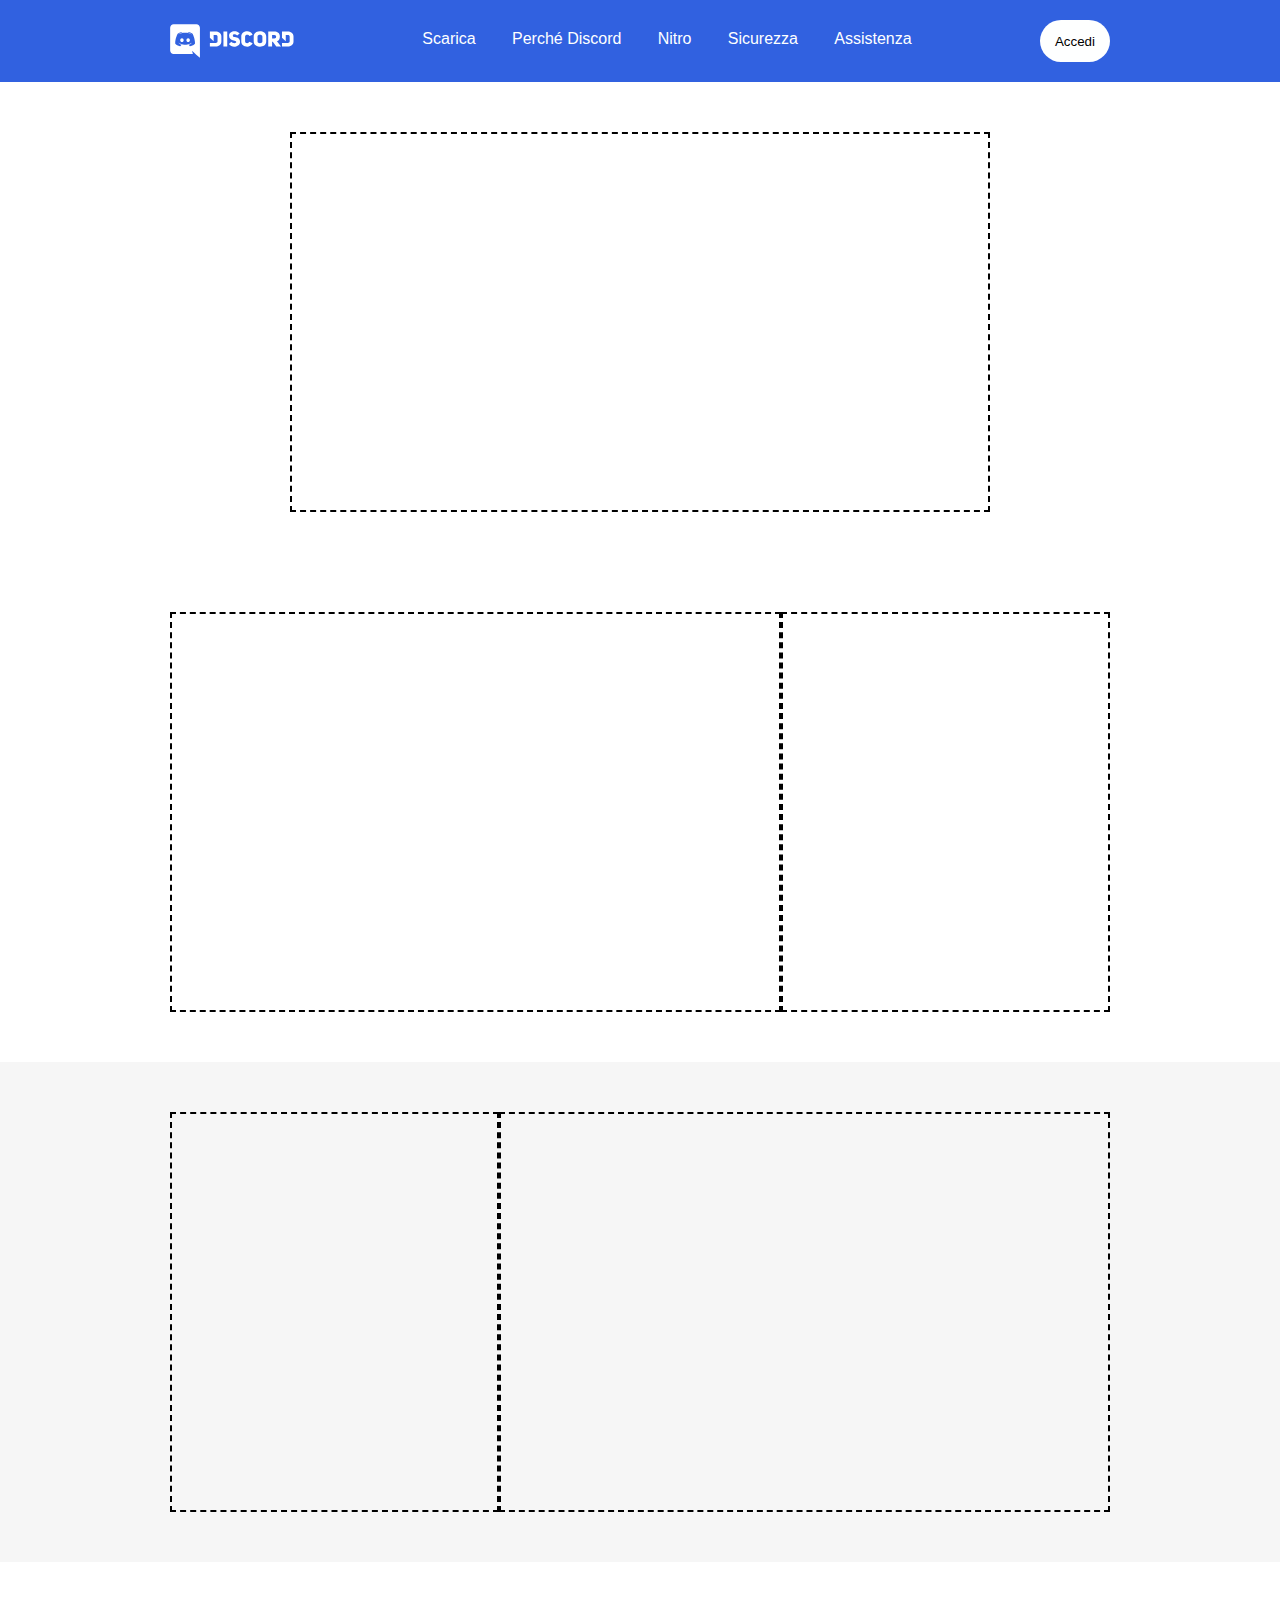
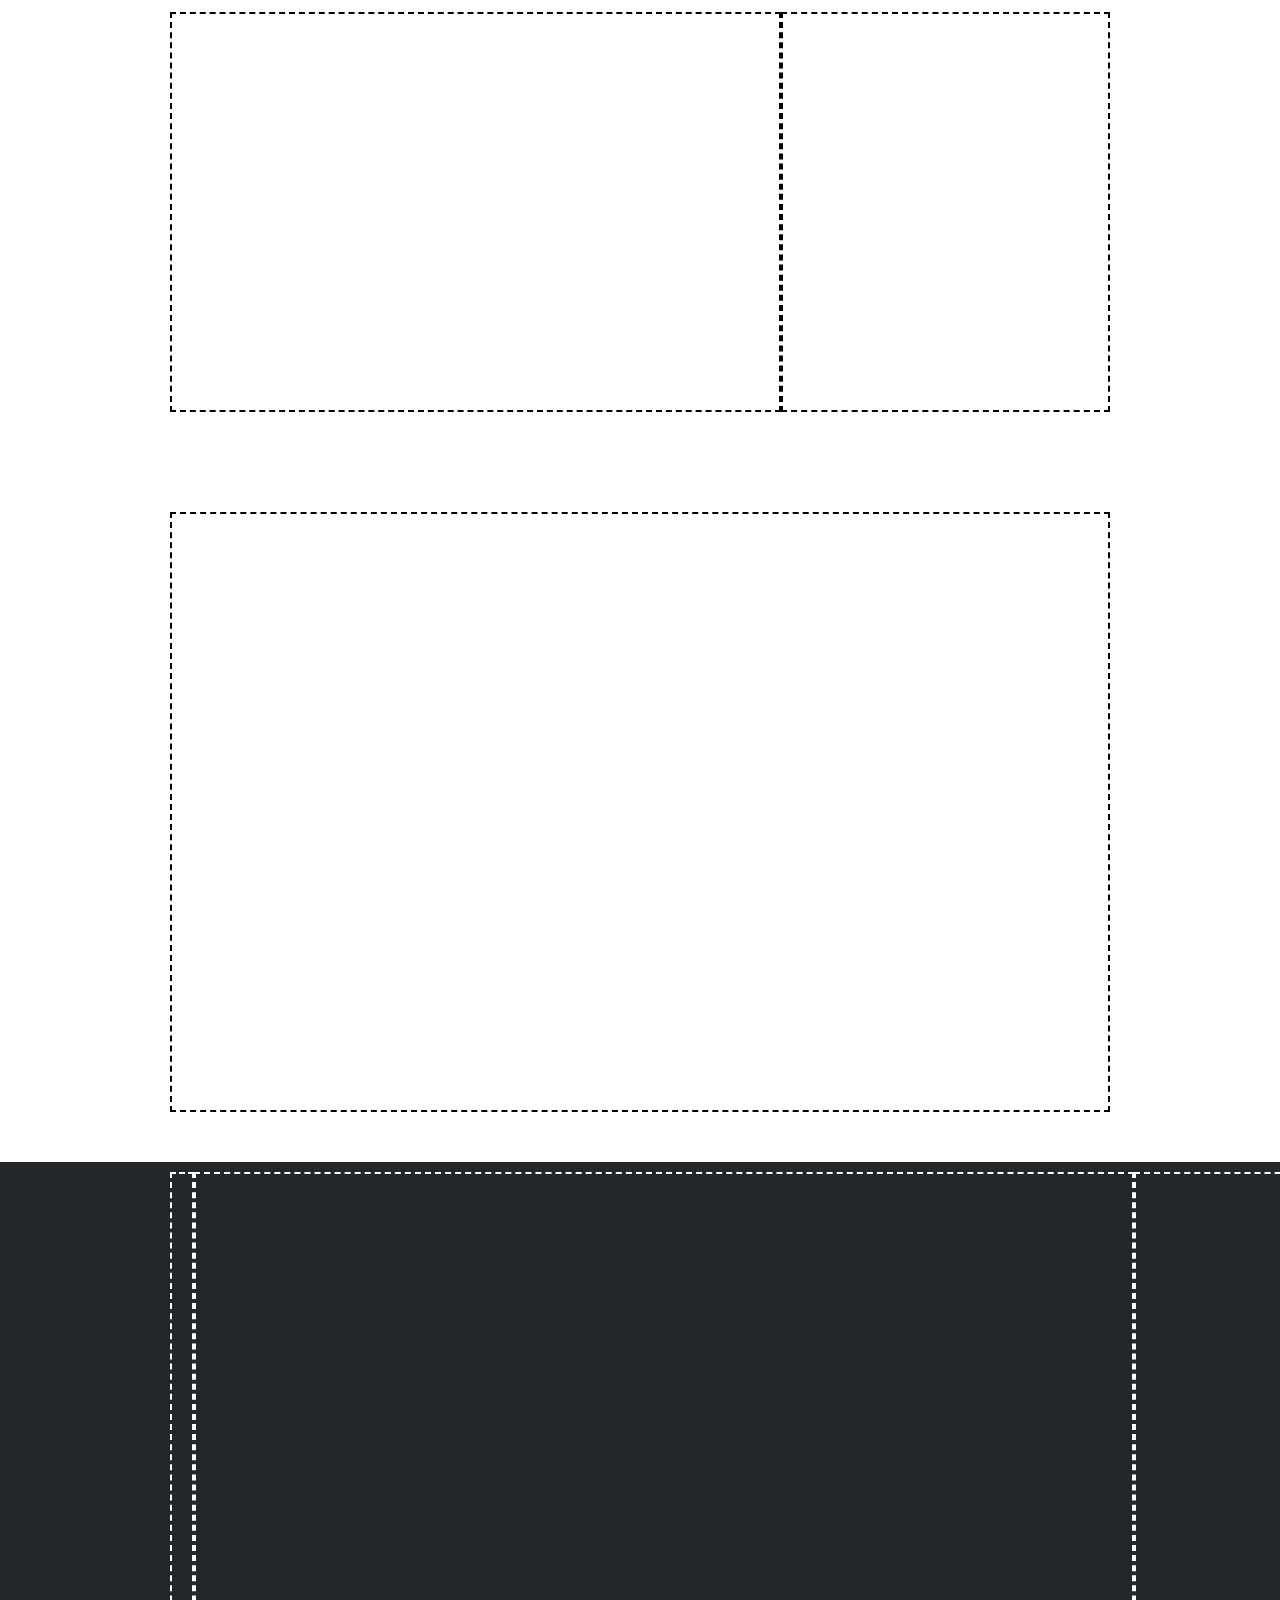
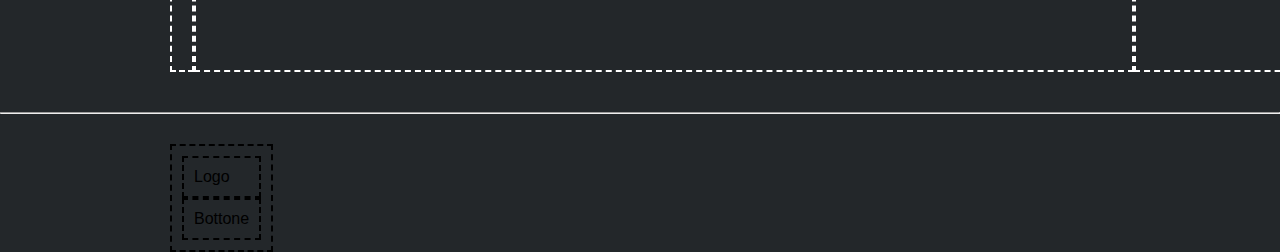
==== index.html @ 4e76ef0e "Logo Link e Bottone del Login aggiunti" ====
<!DOCTYPE html>
<html lang="en">
  <head>
    <meta charset="UTF-8" />
    <meta http-equiv="X-UA-Compatible" content="IE=edge" />
    <meta name="viewport" content="width=device-width, initial-scale=1.0" />
    <link rel="stylesheet" href="css/style.css" />
    <title>Discord</title>
  </head>
  <body>
    <header>
      <!-- Logo link e login -->
      <div class="container">
        <div class="boxlogo">
          <img src="img/logo.svg" alt="Logo">
        </div>
        <div class="boxlink">
          <a class="text-white" href="">Scarica</a>
          <a class="text-white" href="">Perché Discord</a>
          <a class="text-white" href="">Nitro</a>
          <a class="text-white" href="">Sicurezza</a>
          <a class="text-white" href="">Assistenza</a>
        </div>
        <button class="bg-color-white small-button">Accedi</button>
      </div>
    </header>
    <main>
      <section class="bluesection">
        <div class="container">
          <div class="box boxlilla"></div>
        </div>
      </section>
      <section>
        <div class="container">
          <div class="box boxblue"></div>
          <div class="box boxpink"></div>
        </div>
      </section>
      <section class="bg-color-grey">
        <div class="container reverse">
          <div class="box boxblue"></div>
          <div class="box boxpink"></div>
        </div>
      </section>
      <section>
        <div class="container">
          <div class="box boxblue"></div>
          <div class="box boxpink"></div>
        </div>
      </section>
      <section class="greysection">
        <div class="container">
          <div class="box boxgreen"></div>
        </div>
      </section>
      <section class="bg-color-black">
        <div id="blackcontainer" class="container">
          <div class="box boxdarkpink"></div>
          <div class="box boxbluegreen"></div>
          <div class="box boxbluegreen"></div>
          <div class="box boxbluegreen"></div>
          <div class="box boxbluegreen"></div>
        </div>
        <hr />
        <div id="newblackcontainer" class="container">
          <div class="box boxlightgreen">
            <div class="box boxnewpink">Logo</div>
            <div class="box boxnewpink">Bottone</div>
          </div>
        </div>
      </section>
    </main>
  </body>
</html>
---- css/style.css ----
* {
  box-sizing: border-box;
  margin: 0;
  padding: 0;
}

body {
  font-size: 16px;
  font-family: Helvetica, sans-serif;
}

header {
  background-color: #3161e0;
}

#blackcontainer {
  padding: 10px 10px 40px;
}

#newblackcontainer {
  padding: 30px 10px 0px;
}

header .container {
  padding: 20px 10px;
}

main .container {
  padding: 50px 10px;
}

.container {
  width: 100%;
  max-width: 960px;
  min-width: 300px;
  margin: 0 auto;
  display: flex;
}

.box {       /* da togliere alla fine */
  border: 2px dashed black;
  padding: 10px;
}

.boxlogo {
  padding-top: 4px;
}

.boxlink {
  flex-grow: 1;
  padding: 10px;
  display: flex;
  justify-content: center;
  gap: 5%;
}

.boxlilla { /* da rinominare */
  min-width: 700px;
  min-height: 380px;
  margin: 0 auto;
}

.boxblue { /* da rinominare */
  min-width: 65%;
  min-height: 400px;
}

.boxpink { /* da rinominare */
  min-width: 35%;
  min-height: 400px;
}

.reverse {
  flex-direction: row-reverse;
}

.boxgreen { /* da rinominare */
  min-width: 100%;
  min-height: 600px;
  margin: 0 auto;
}

.boxdarkpink { /* da rinominare */
  min-height: 500px;
  border: 2px dashed rgb(255, 255, 255);
  flex-grow: 2;
}

.boxbluegreen { /* da rinominare */
  min-height: 500px;
  border: 2px dashed rgb(255, 255, 255);
  flex-grow: 1;
}

.boxbluegreen { /* da rinominare */
  min-height: 70px;
  min-width: 100%;
  display: flex;
  border: none;
  justify-content: space-between;
  align-items: center;
  padding: 10px 0px;
}

.boxbluegreen { /* da rinominare */
  border: 2px dashed rgb(255, 255, 255);
  padding: 5px;
}

.small-button {
  padding: 5px 15px;
  border-radius: 30px;
  align-items: center;
  border: none;
}

.button {
  padding: 15px 20px;
  border-radius: 30px;
  align-items: center;
}

.text-white {
  color: #feffff;
  text-decoration: none;
}

.text-blue {
  color: #6c81cd;
}

.bg-color-grey {
  background-color: #f6f6f6;
}

.bg-color-black {
  background-color: #23272a;
}

.bg-color-white {
  background-color: #feffff;
}
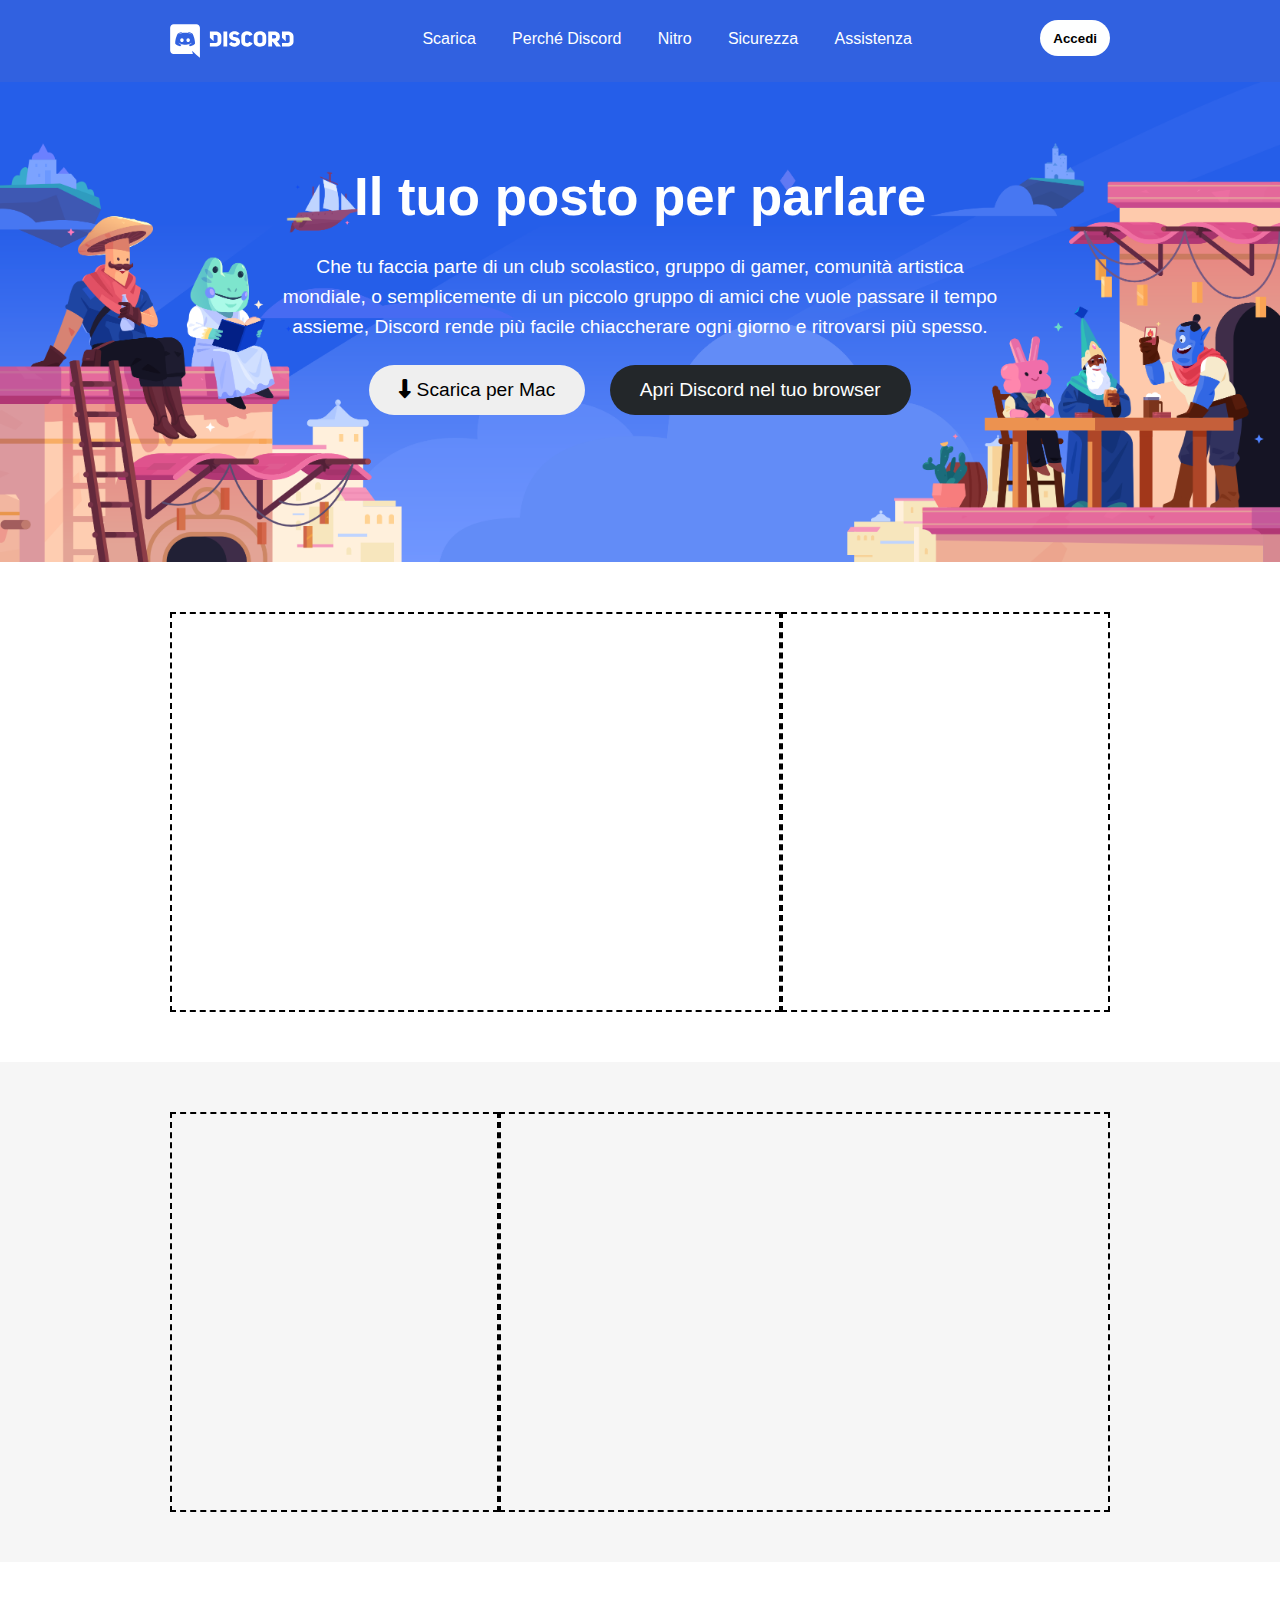
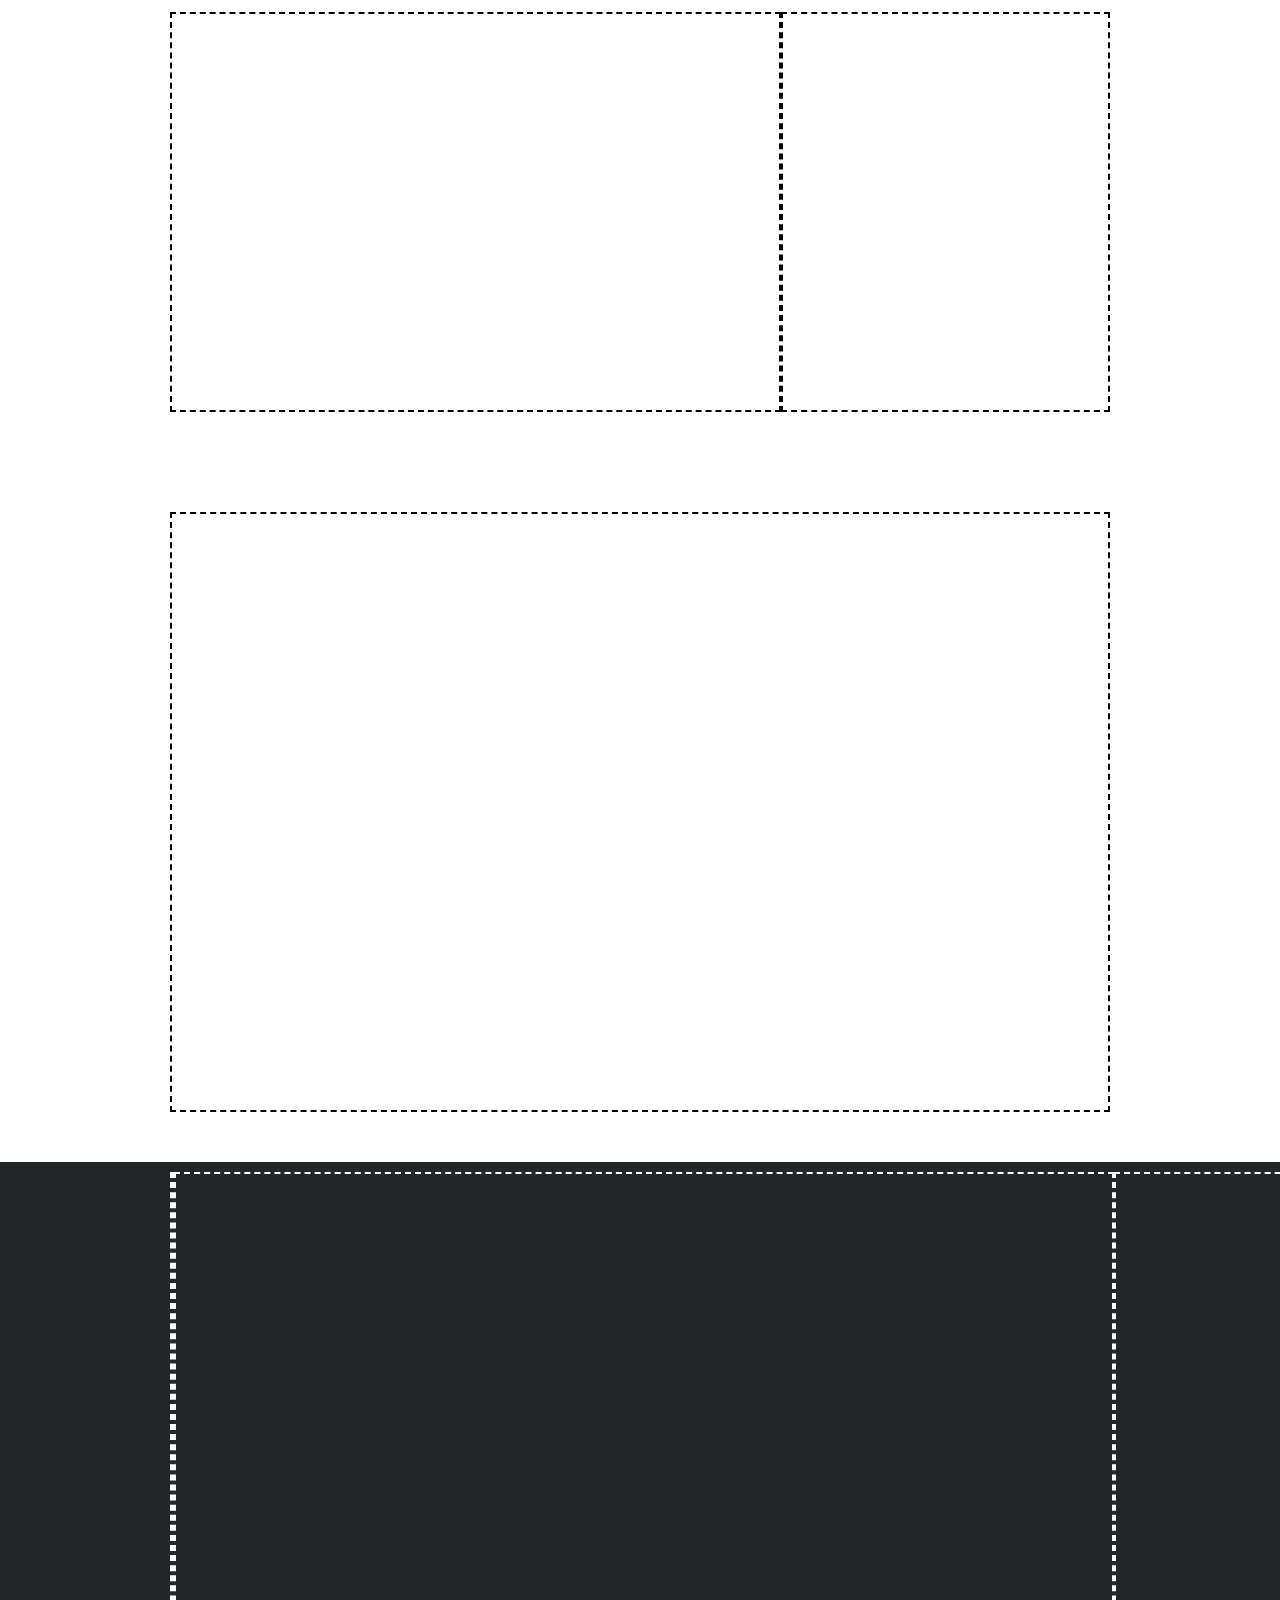
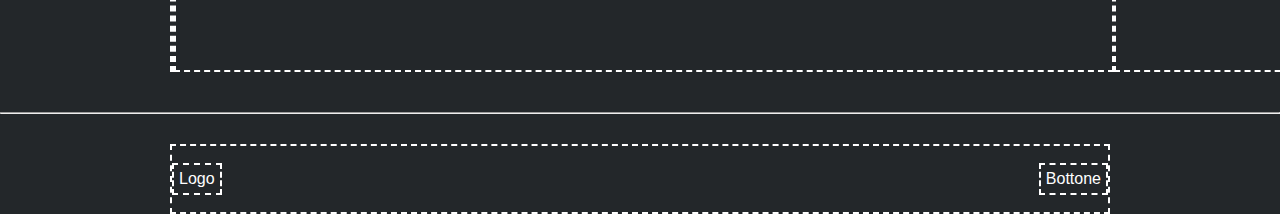
==== commit 88100fb8: "Aggiunto prima sezione" ====
--- a/index.html
+++ b/index.html
@@ -4,6 +4,10 @@
     <meta charset="UTF-8" />
     <meta http-equiv="X-UA-Compatible" content="IE=edge" />
     <meta name="viewport" content="width=device-width, initial-scale=1.0" />
+    <link
+      rel="stylesheet"
+      href="https://cdnjs.cloudflare.com/ajax/libs/font-awesome/6.1.1/css/all.min.css"
+    />
     <link rel="stylesheet" href="css/style.css" />
     <title>Discord</title>
   </head>
@@ -12,7 +16,7 @@
       <!-- Logo link e login -->
       <div class="container">
         <div class="boxlogo">
-          <img src="img/logo.svg" alt="Logo">
+          <img src="img/logo.svg" alt="Logo" />
         </div>
         <div class="boxlink">
           <a class="text-white" href="">Scarica</a>
@@ -25,11 +29,27 @@
       </div>
     </header>
     <main>
-      <section class="bluesection">
+      <!-- Prima Sezione -->
+      <section class="jumbotron">
         <div class="container">
-          <div class="box boxlilla"></div>
+          <div class="introduzione">
+            <h1 class="text-white">Il tuo posto per parlare</h1>
+            <p class="testo-intro text-white">
+              Che tu faccia parte di un club scolastico, gruppo di gamer,
+              comunità artistica mondiale, o semplicemente di un piccolo gruppo
+              di amici che vuole passare il tempo assieme, Discord rende più
+              facile chiaccherare ogni giorno e ritrovarsi più spesso.
+            </p>
+            <button class="button">
+              <i class="fa-solid fa-down-long"></i> Scarica per Mac
+            </button>
+            <button class="button bg-color-black text-white">
+              Apri Discord nel tuo browser
+            </button>
+          </div>
         </div>
       </section>
+      <!-- Seconda Sezione -->
       <section>
         <div class="container">
           <div class="box boxblue"></div>
--- a/css/style.css
+++ b/css/style.css
@@ -13,11 +13,21 @@
   background-color: #3161e0;
 }
 
+h1 {
+  font-size: 3.3rem;
+}
+
+p {
+  font-size: 1.2rem;
+}
+
 #blackcontainer {
+  /* da rinominare */
   padding: 10px 10px 40px;
 }
 
 #newblackcontainer {
+  /* da rinominare */
   padding: 30px 10px 0px;
 }
 
@@ -37,9 +47,9 @@
   display: flex;
 }
 
-.box {       /* da togliere alla fine */
+.box {
+  /* da togliere alla fine */
   border: 2px dashed black;
-  padding: 10px;
 }
 
 .boxlogo {
@@ -54,18 +64,33 @@
   gap: 5%;
 }
 
-.boxlilla { /* da rinominare */
+.jumbotron {
+  background-image: url(../img/jumbo.png);
+  background-size: cover;
+  background-position: center;
+}
+
+.introduzione {
   min-width: 700px;
   min-height: 380px;
   margin: 0 auto;
+  text-align: center;
+  padding-top: 50px;
+  line-height: 30px;
 }
 
-.boxblue { /* da rinominare */
+.testo-intro {
+  padding: 40px 110px 23px;
+}
+
+.boxblue {
+  /* da rinominare */
   min-width: 65%;
   min-height: 400px;
 }
 
-.boxpink { /* da rinominare */
+.boxpink {
+  /* da rinominare */
   min-width: 35%;
   min-height: 400px;
 }
@@ -74,25 +99,29 @@
   flex-direction: row-reverse;
 }
 
-.boxgreen { /* da rinominare */
+.boxgreen {
+  /* da rinominare */
   min-width: 100%;
   min-height: 600px;
   margin: 0 auto;
 }
 
-.boxdarkpink { /* da rinominare */
+.boxdarkpink {
+  /* da rinominare */
   min-height: 500px;
   border: 2px dashed rgb(255, 255, 255);
   flex-grow: 2;
 }
 
-.boxbluegreen { /* da rinominare */
+.boxbluegreen {
+  /* da rinominare */
   min-height: 500px;
   border: 2px dashed rgb(255, 255, 255);
   flex-grow: 1;
 }
 
-.boxbluegreen { /* da rinominare */
+.boxbluegreen {
+  /* da rinominare */
   min-height: 70px;
   min-width: 100%;
   display: flex;
@@ -102,22 +131,47 @@
   padding: 10px 0px;
 }
 
-.boxbluegreen { /* da rinominare */
+.boxbluegreen {
+  /* da rinominare */
   border: 2px dashed rgb(255, 255, 255);
   padding: 5px;
 }
 
+.boxlightgreen {
+  /* da rinominare */
+  min-height: 70px;
+  min-width: 100%;
+  display: flex;
+  border: 2px dashed white;
+  justify-content: space-between;
+  align-items: center;
+  padding: 10px 0px;
+}
+
+.boxnewpink {
+  /* da rinominare */
+  padding: 5px;
+  border: 2px dashed white;
+  color: white;
+}
+
 .small-button {
-  padding: 5px 15px;
+  padding: 5px 13px;
   border-radius: 30px;
   align-items: center;
   border: none;
+  height: 36px;
+  font-weight: bold;
 }
 
 .button {
-  padding: 15px 20px;
+  padding: 10px 30px;
   border-radius: 30px;
   align-items: center;
+  border: none;
+  height: 50px;
+  font-size: 1.2rem;
+  margin: 0px 10px;
 }
 
 .text-white {
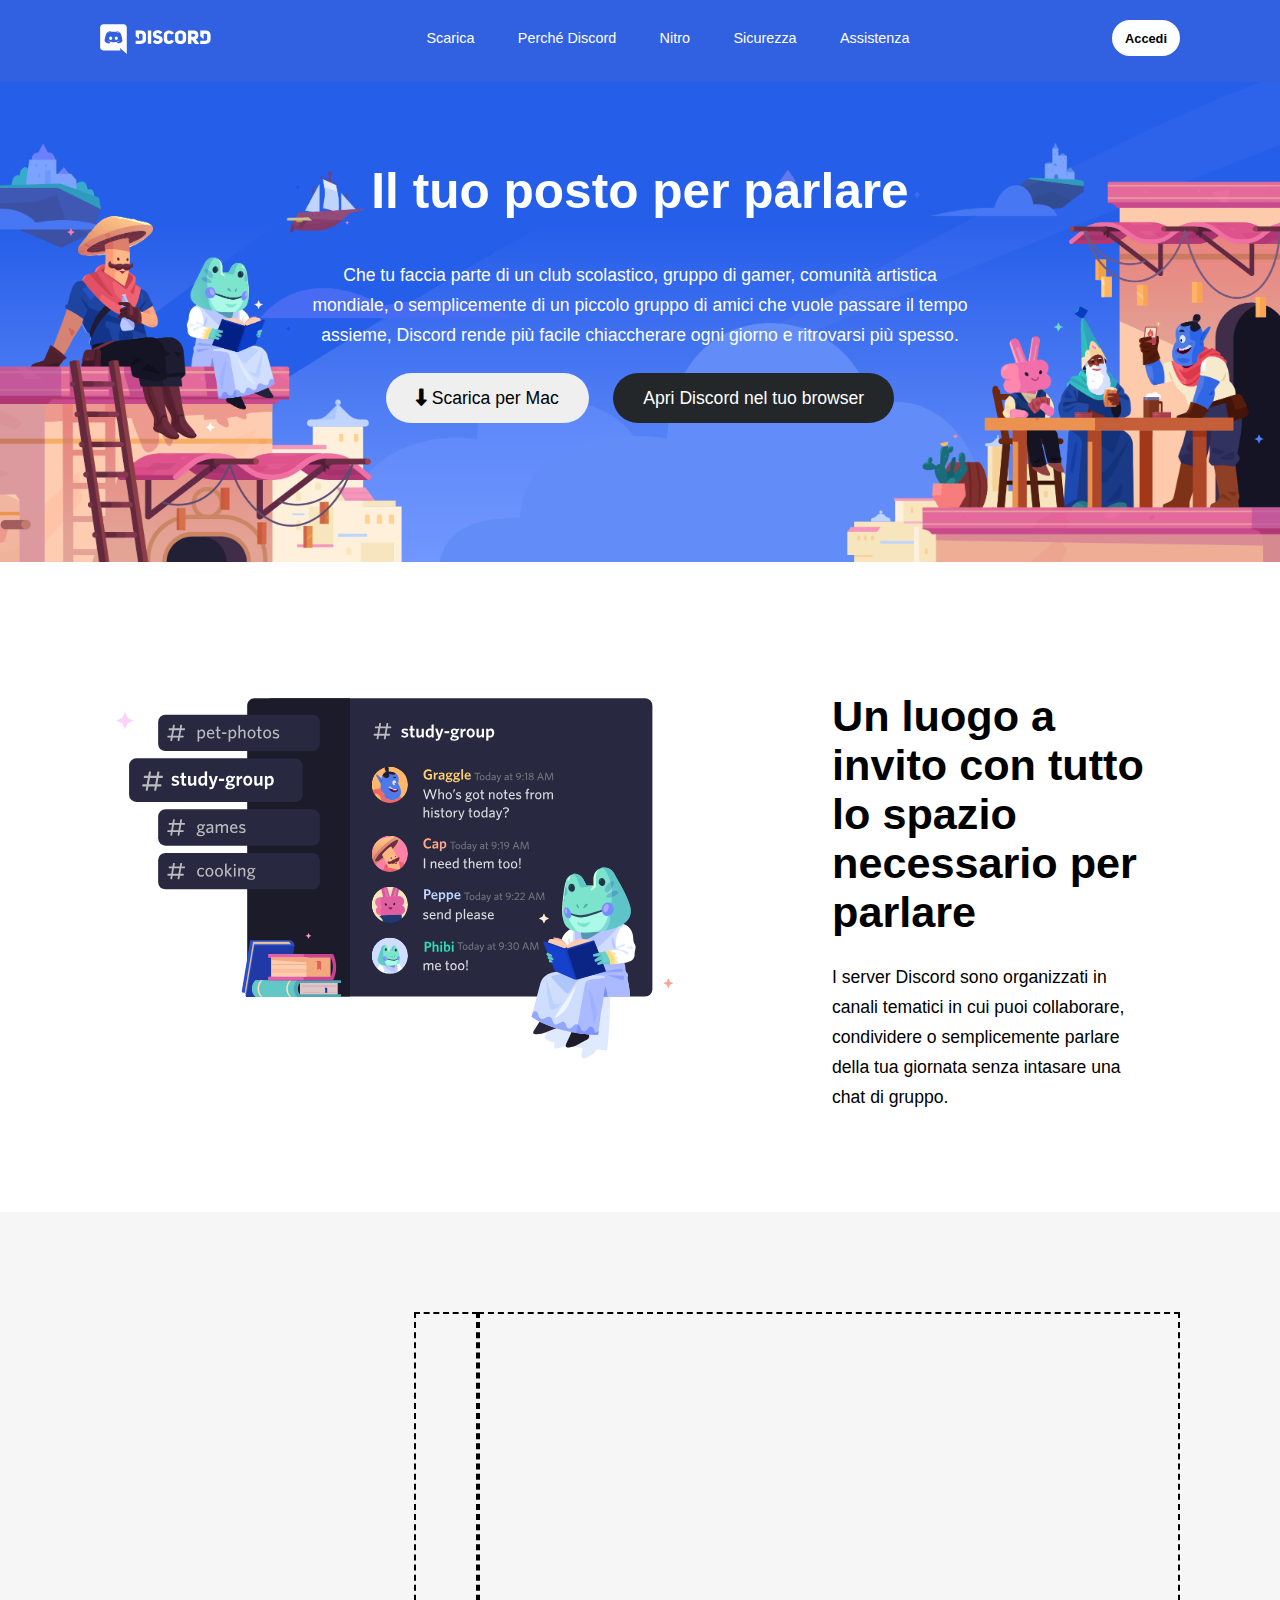
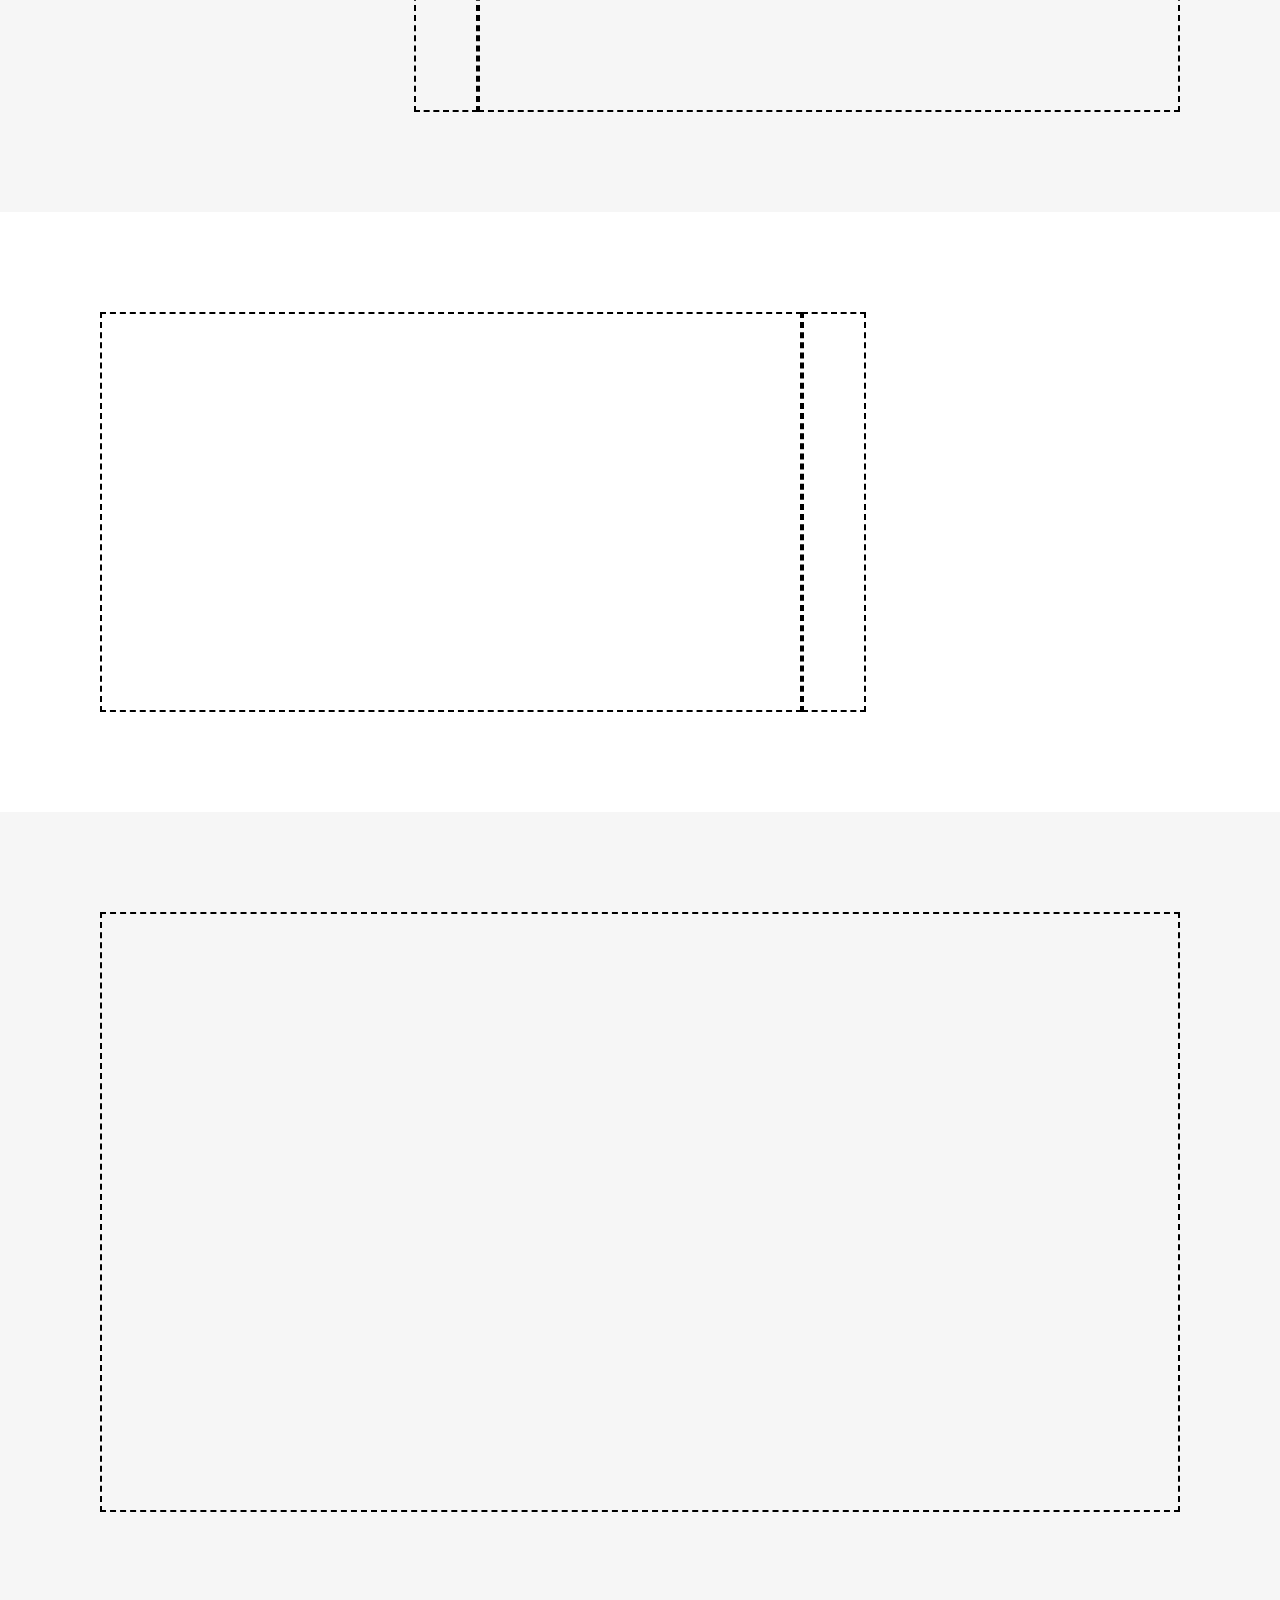
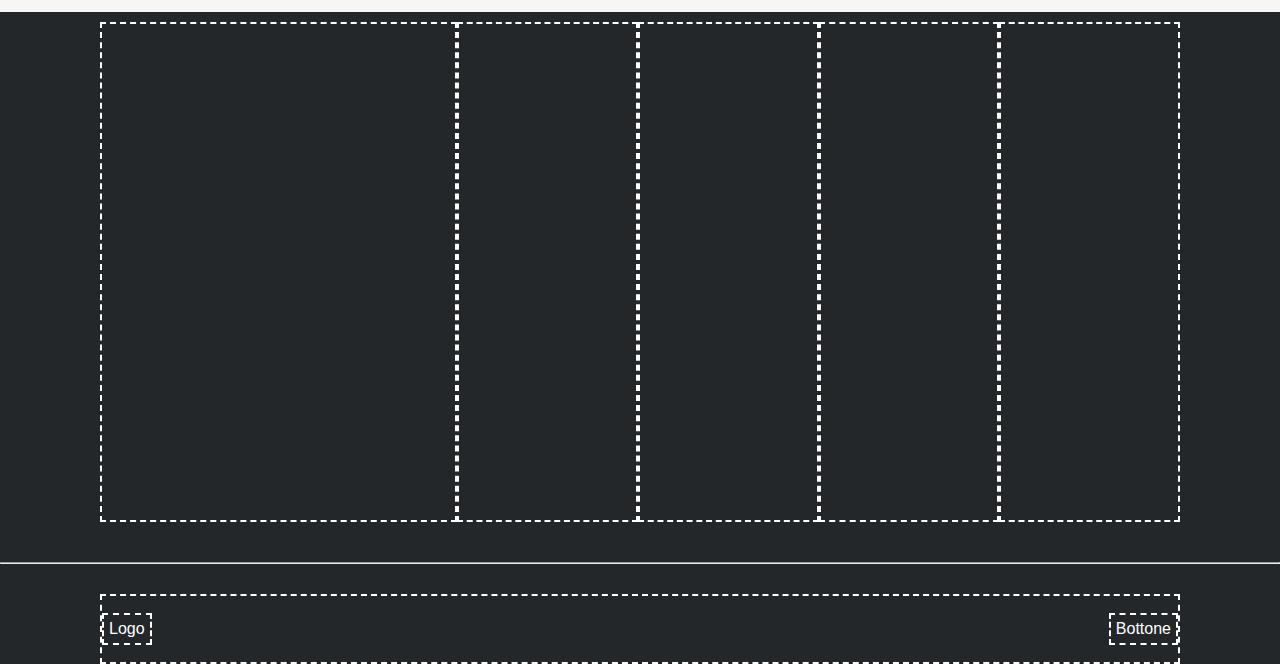
==== commit 5b253089: "Aggiunto seconda sezione" ====
--- a/index.html
+++ b/index.html
@@ -16,7 +16,7 @@
       <!-- Logo link e login -->
       <div class="container">
         <div class="boxlogo">
-          <img src="img/logo.svg" alt="Logo" />
+          <img class="logo" src="img/logo.svg" alt="Logo" />
         </div>
         <div class="boxlink">
           <a class="text-white" href="">Scarica</a>
@@ -31,7 +31,7 @@
     <main>
       <!-- Prima Sezione -->
       <section class="jumbotron">
-        <div class="container">
+        <div id="first-container" class="container">
           <div class="introduzione">
             <h1 class="text-white">Il tuo posto per parlare</h1>
             <p class="testo-intro text-white">
@@ -52,23 +52,28 @@
       <!-- Seconda Sezione -->
       <section>
         <div class="container">
-          <div class="box boxblue"></div>
-          <div class="box boxpink"></div>
+          <div class="immagine">
+            <img class="item" src="img/item1.svg" alt="">
+          </div>
+          <div class="testo">
+            <h2>Un luogo a invito con tutto lo spazio necessario per parlare</h2>
+            <p class="">I server Discord sono organizzati in canali tematici in cui puoi collaborare, condividere o semplicemente parlare della tua giornata senza intasare una chat di gruppo.</p>
+          </div>
         </div>
       </section>
       <section class="bg-color-grey">
         <div class="container reverse">
-          <div class="box boxblue"></div>
-          <div class="box boxpink"></div>
+          <div class="box immagine"></div>
+          <div class="box testo"></div>
         </div>
       </section>
       <section>
         <div class="container">
-          <div class="box boxblue"></div>
-          <div class="box boxpink"></div>
+          <div class="box immagine"></div>
+          <div class="box testo"></div>
         </div>
       </section>
-      <section class="greysection">
+      <section class="bg-color-grey">
         <div class="container">
           <div class="box boxgreen"></div>
         </div>
--- a/css/style.css
+++ b/css/style.css
@@ -13,22 +13,22 @@
   background-color: #3161e0;
 }
 
+a {
+  font-size: 0.9rem;
+}
+
 h1 {
-  font-size: 3.3rem;
+  font-size: 3.1rem;
+}
+
+h2 {
+  font-size: 2.7rem;
+  margin-bottom: 25px;
 }
 
 p {
-  font-size: 1.2rem;
-}
-
-#blackcontainer {
-  /* da rinominare */
-  padding: 10px 10px 40px;
-}
-
-#newblackcontainer {
-  /* da rinominare */
-  padding: 30px 10px 0px;
+  font-size: 1.1rem;
+  line-height: 30px;
 }
 
 header .container {
@@ -36,12 +36,26 @@
 }
 
 main .container {
+  padding: 100px 10px;
+}
+
+#first-container {
   padding: 50px 10px;
+}
+
+#blackcontainer {
+  /* da rinominare */
+  padding: 10px 10px 40px;
+}
+
+#newblackcontainer {
+  /* da rinominare */
+  padding: 30px 10px 0px;
 }
 
 .container {
   width: 100%;
-  max-width: 960px;
+  max-width: 1100px;
   min-width: 300px;
   margin: 0 auto;
   display: flex;
@@ -54,6 +68,10 @@
 
 .boxlogo {
   padding-top: 4px;
+}
+
+.logo {
+  height: 80%;
 }
 
 .boxlink {
@@ -75,24 +93,29 @@
   min-height: 380px;
   margin: 0 auto;
   text-align: center;
-  padding-top: 50px;
-  line-height: 30px;
+  padding-top: 30px;
 }
 
 .testo-intro {
-  padding: 40px 110px 23px;
-}
-
-.boxblue {
-  /* da rinominare */
+  padding: 40px 210px 23px;
+}
+
+.immagine {
   min-width: 65%;
   min-height: 400px;
-}
-
-.boxpink {
-  /* da rinominare */
-  min-width: 35%;
+  display: flex;
+  justify-content: flex-start;
+  align-items: flex-start;
+}
+
+.item {
+  height: 400px;
+}
+
+.testo {
   min-height: 400px;
+  padding: 30px 30px 0px;
+
 }
 
 .reverse {
@@ -118,23 +141,6 @@
   min-height: 500px;
   border: 2px dashed rgb(255, 255, 255);
   flex-grow: 1;
-}
-
-.boxbluegreen {
-  /* da rinominare */
-  min-height: 70px;
-  min-width: 100%;
-  display: flex;
-  border: none;
-  justify-content: space-between;
-  align-items: center;
-  padding: 10px 0px;
-}
-
-.boxbluegreen {
-  /* da rinominare */
-  border: 2px dashed rgb(255, 255, 255);
-  padding: 5px;
 }
 
 .boxlightgreen {
@@ -162,15 +168,16 @@
   border: none;
   height: 36px;
   font-weight: bold;
+  font-size: 0.8rem;
 }
 
 .button {
-  padding: 10px 30px;
+  padding: 14px 30px;
   border-radius: 30px;
   align-items: center;
   border: none;
   height: 50px;
-  font-size: 1.2rem;
+  font-size: 1.1rem;
   margin: 0px 10px;
 }
 
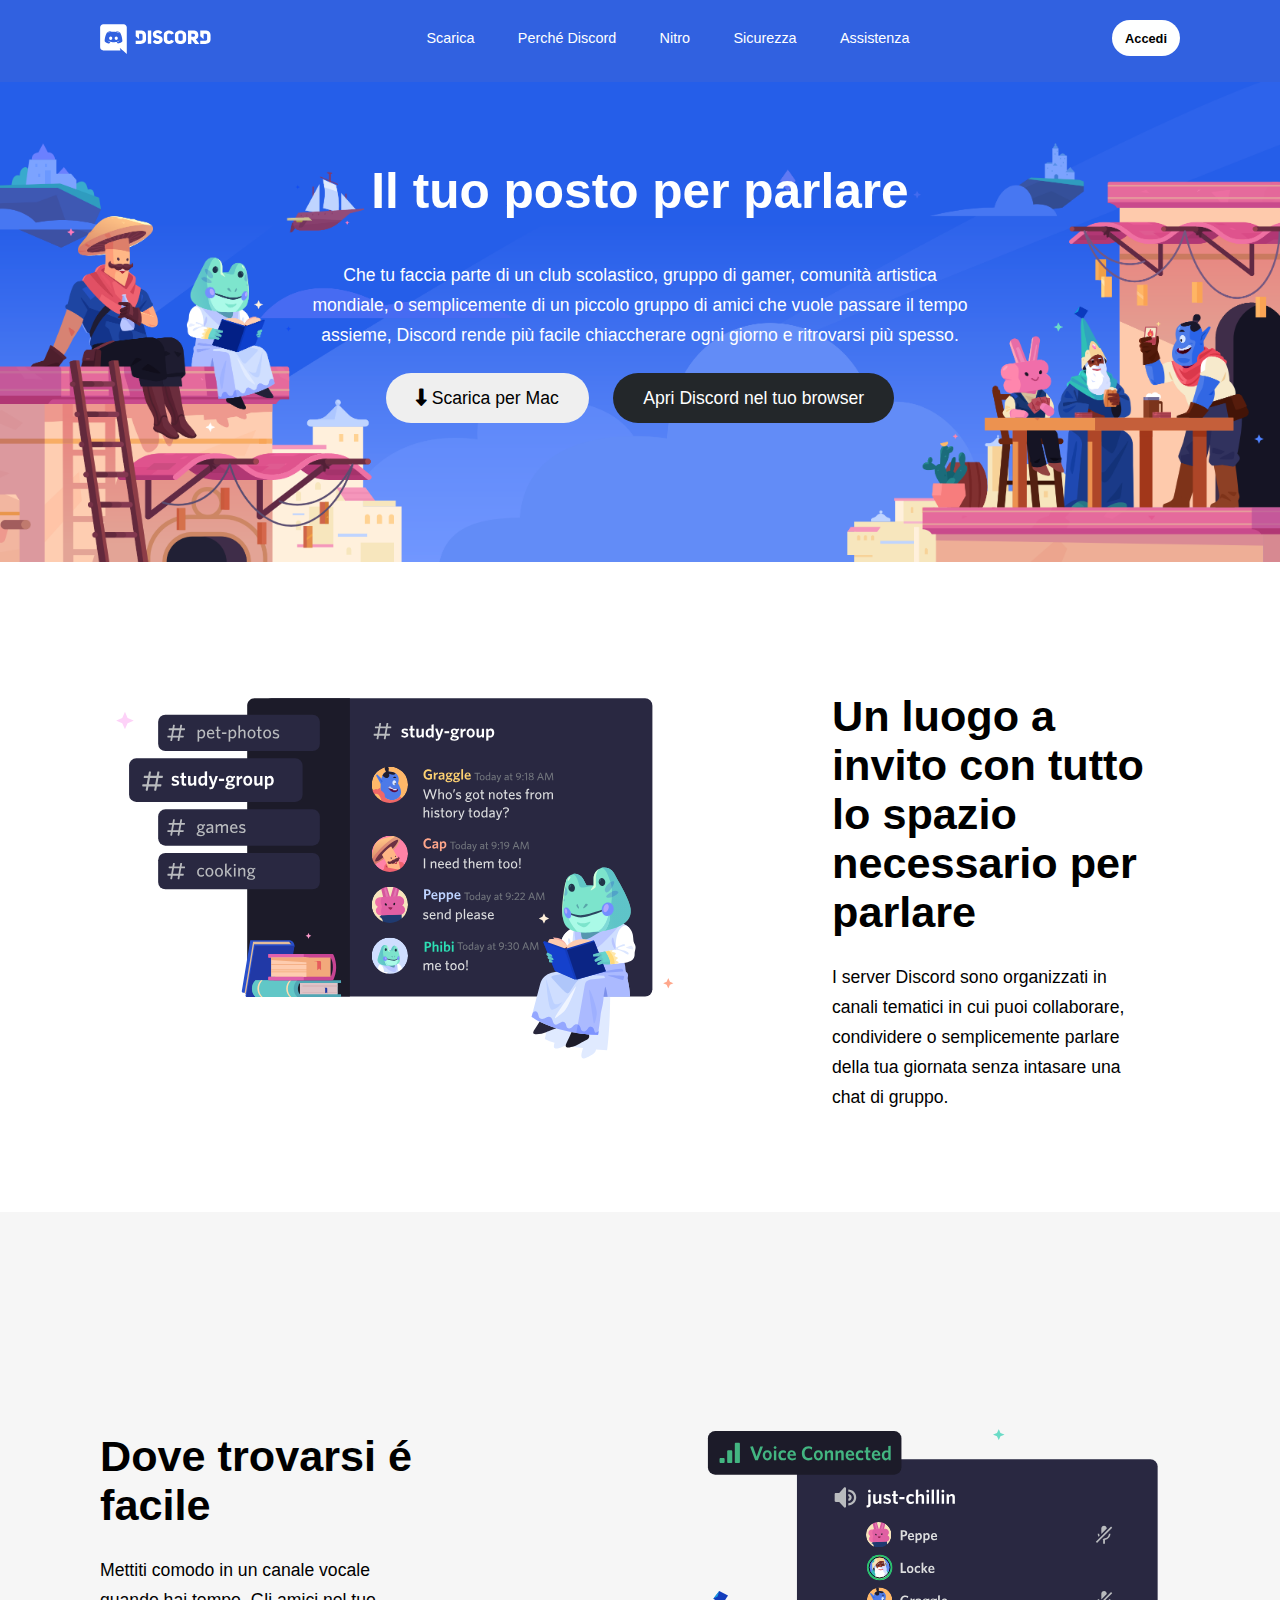
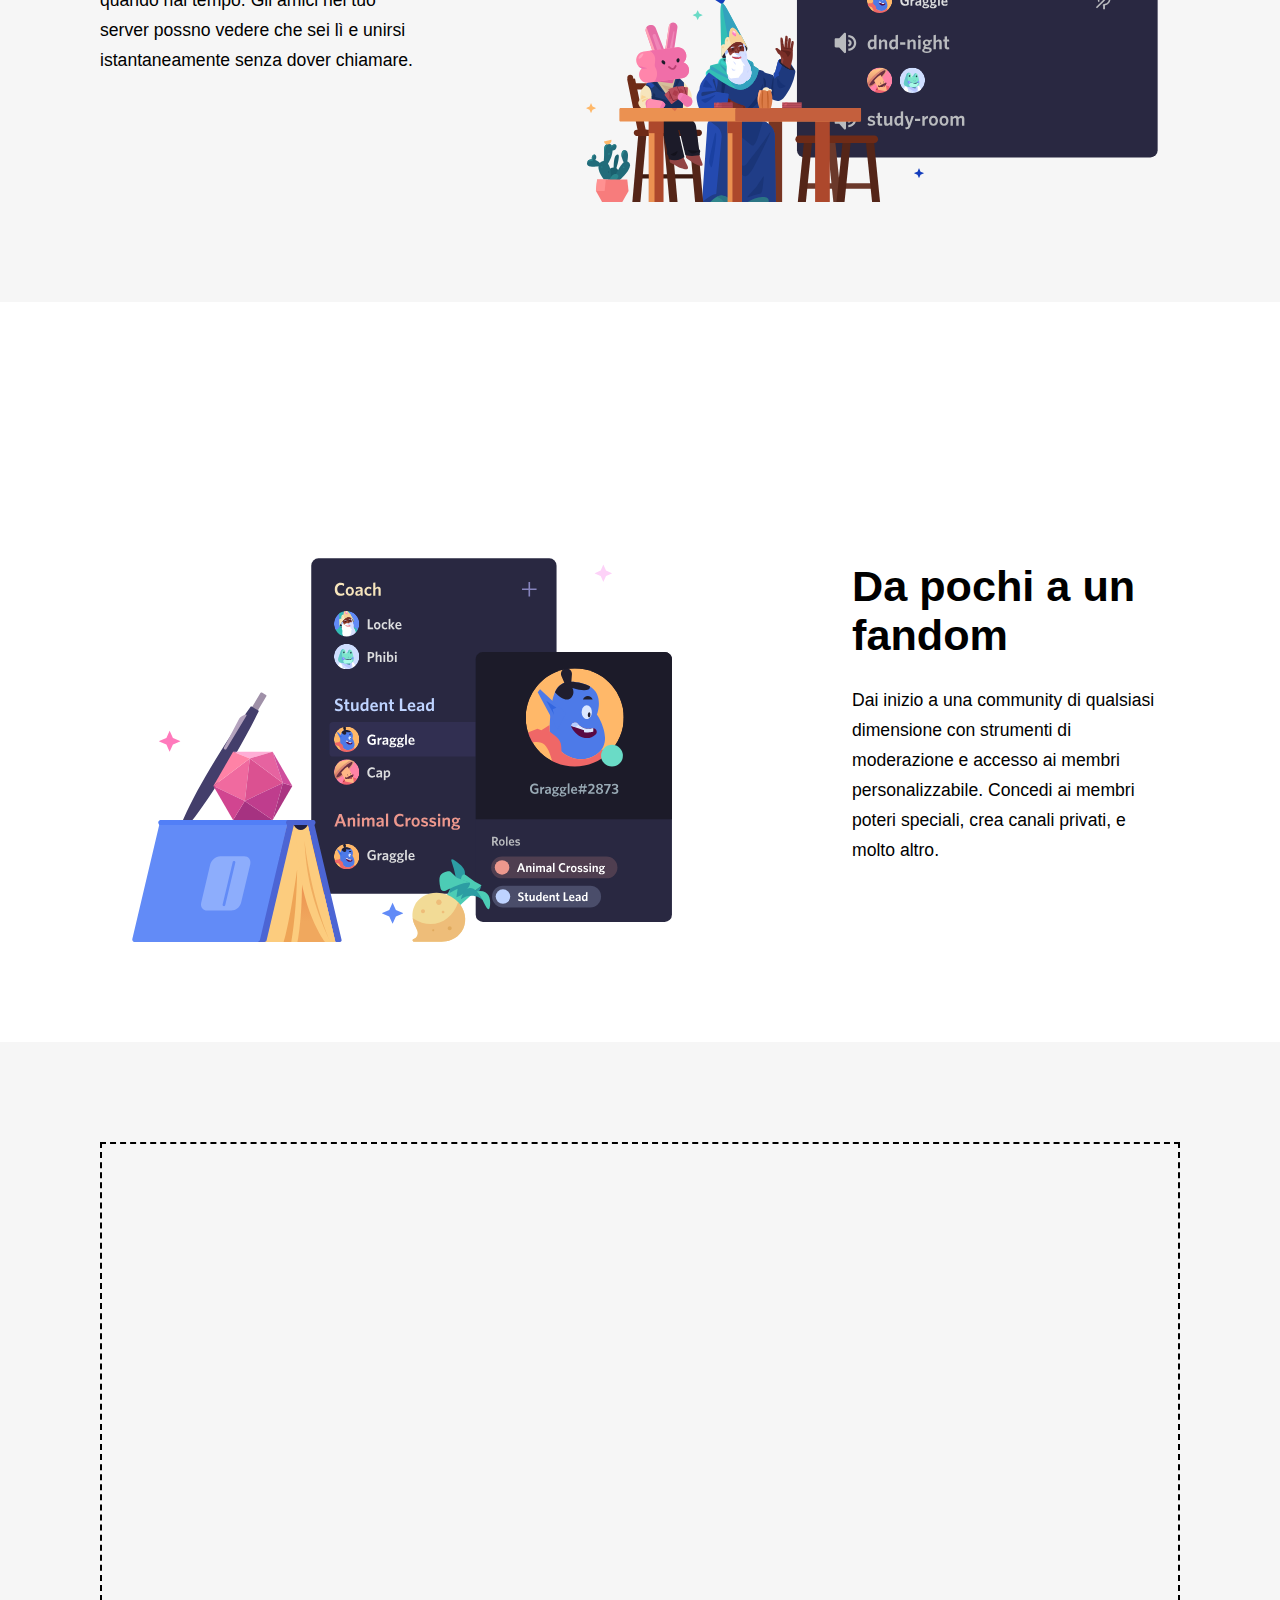
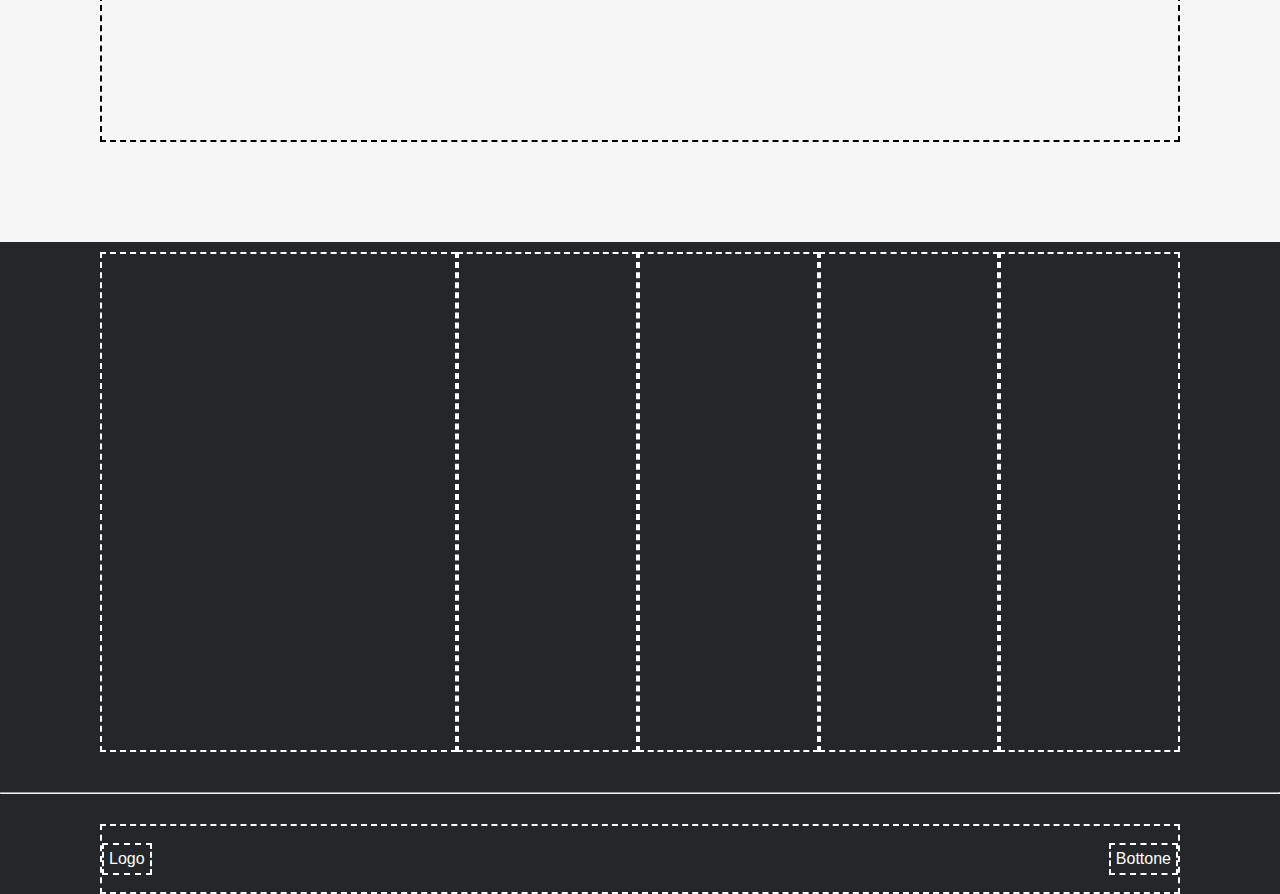
==== commit 9ba0dc2d: "Aggiunte sezioni 3 e 4" ====
--- a/index.html
+++ b/index.html
@@ -52,25 +52,49 @@
       <!-- Seconda Sezione -->
       <section>
         <div class="container">
-          <div class="immagine">
-            <img class="item" src="img/item1.svg" alt="">
+          <div id="item1" class="immagine">
+            <img class="item" src="img/item1.svg" alt="item1" />
           </div>
-          <div class="testo">
-            <h2>Un luogo a invito con tutto lo spazio necessario per parlare</h2>
-            <p class="">I server Discord sono organizzati in canali tematici in cui puoi collaborare, condividere o semplicemente parlare della tua giornata senza intasare una chat di gruppo.</p>
+          <div id="testo1" class="testo">
+            <h2>
+              Un luogo a invito con tutto lo spazio necessario per parlare
+            </h2>
+            <p>
+              I server Discord sono organizzati in canali tematici in cui puoi
+              collaborare, condividere o semplicemente parlare della tua
+              giornata senza intasare una chat di gruppo.
+            </p>
           </div>
         </div>
       </section>
       <section class="bg-color-grey">
         <div class="container reverse">
-          <div class="box immagine"></div>
-          <div class="box testo"></div>
+          <div id="item2" class="immagine">
+            <img class="item" src="img/item2.svg" alt="item2" />
+          </div>
+          <div id="testo2" class="testo">
+            <h2>Dove trovarsi é facile</h2>
+            <p>
+              Mettiti comodo in un canale vocale quando hai tempo. Gli amici nel
+              tuo server possno vedere che sei lì e unirsi istantaneamente senza
+              dover chiamare.
+            </p>
+          </div>
         </div>
       </section>
       <section>
         <div class="container">
-          <div class="box immagine"></div>
-          <div class="box testo"></div>
+          <div id="item3" class="immagine">
+            <img class="item" src="img/item3.svg" alt="item3" />
+          </div>
+          <div id="testo3" class="testo">
+            <h2>Da pochi a un fandom</h2>
+            <p>
+              Dai inizio a una community di qualsiasi dimensione con strumenti
+              di moderazione e accesso ai membri personalizzabile. Concedi ai
+              membri poteri speciali, crea canali privati, e molto altro.
+            </p>
+          </div>
         </div>
       </section>
       <section class="bg-color-grey">
--- a/css/style.css
+++ b/css/style.css
@@ -41,6 +41,32 @@
 
 #first-container {
   padding: 50px 10px;
+}
+
+#item1 {
+  justify-content: flex-start;
+  align-items: flex-start;
+}
+
+#testo1 {
+  padding: 30px 30px 0px;
+}
+
+#item2 {
+  padding: 90px 90px 0px;
+}
+
+#testo2 {
+  padding-top: 120px;
+  padding-right: 50px;
+}
+
+#item3 {
+  padding: 140px 15px 0px;
+}
+
+#testo3 {
+  padding: 160px 10px 0px 50px;
 }
 
 #blackcontainer {
@@ -104,8 +130,6 @@
   min-width: 65%;
   min-height: 400px;
   display: flex;
-  justify-content: flex-start;
-  align-items: flex-start;
 }
 
 .item {
@@ -113,9 +137,8 @@
 }
 
 .testo {
+  min-width: 35%;
   min-height: 400px;
-  padding: 30px 30px 0px;
-
 }
 
 .reverse {
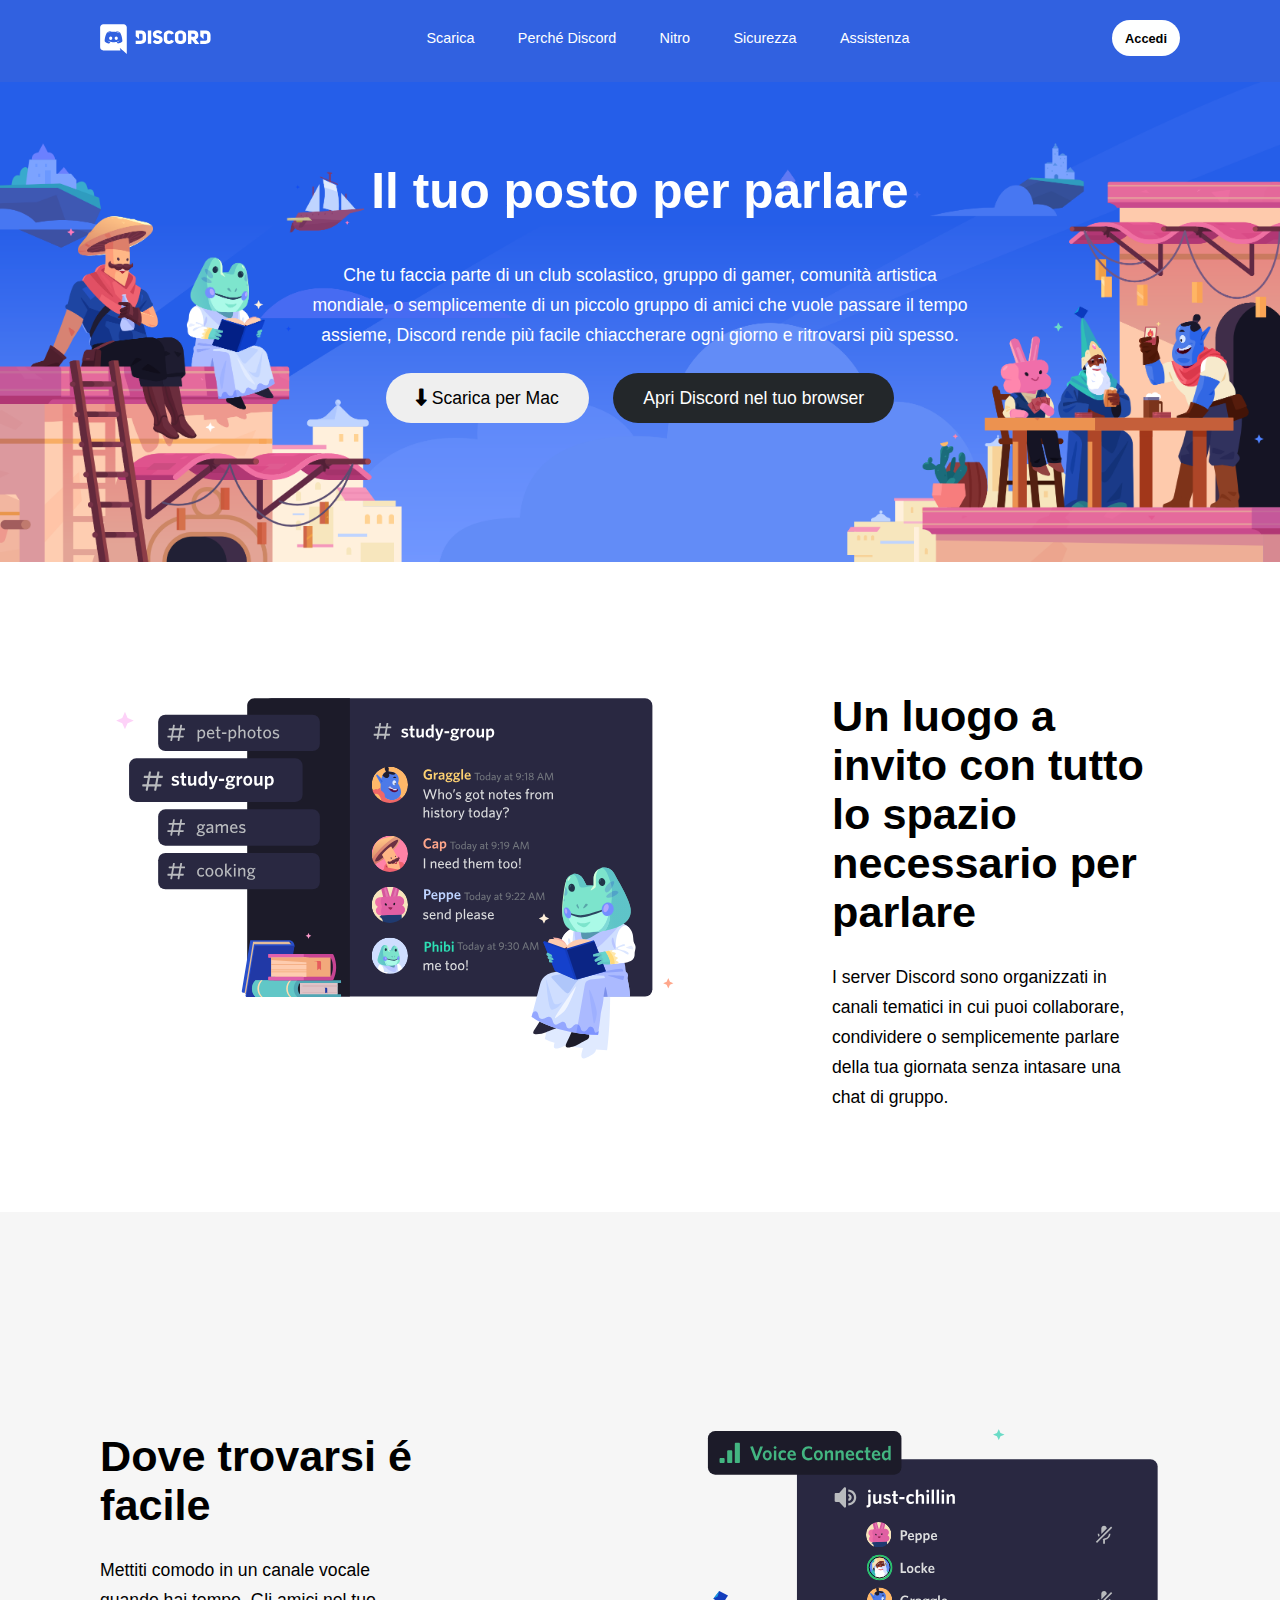
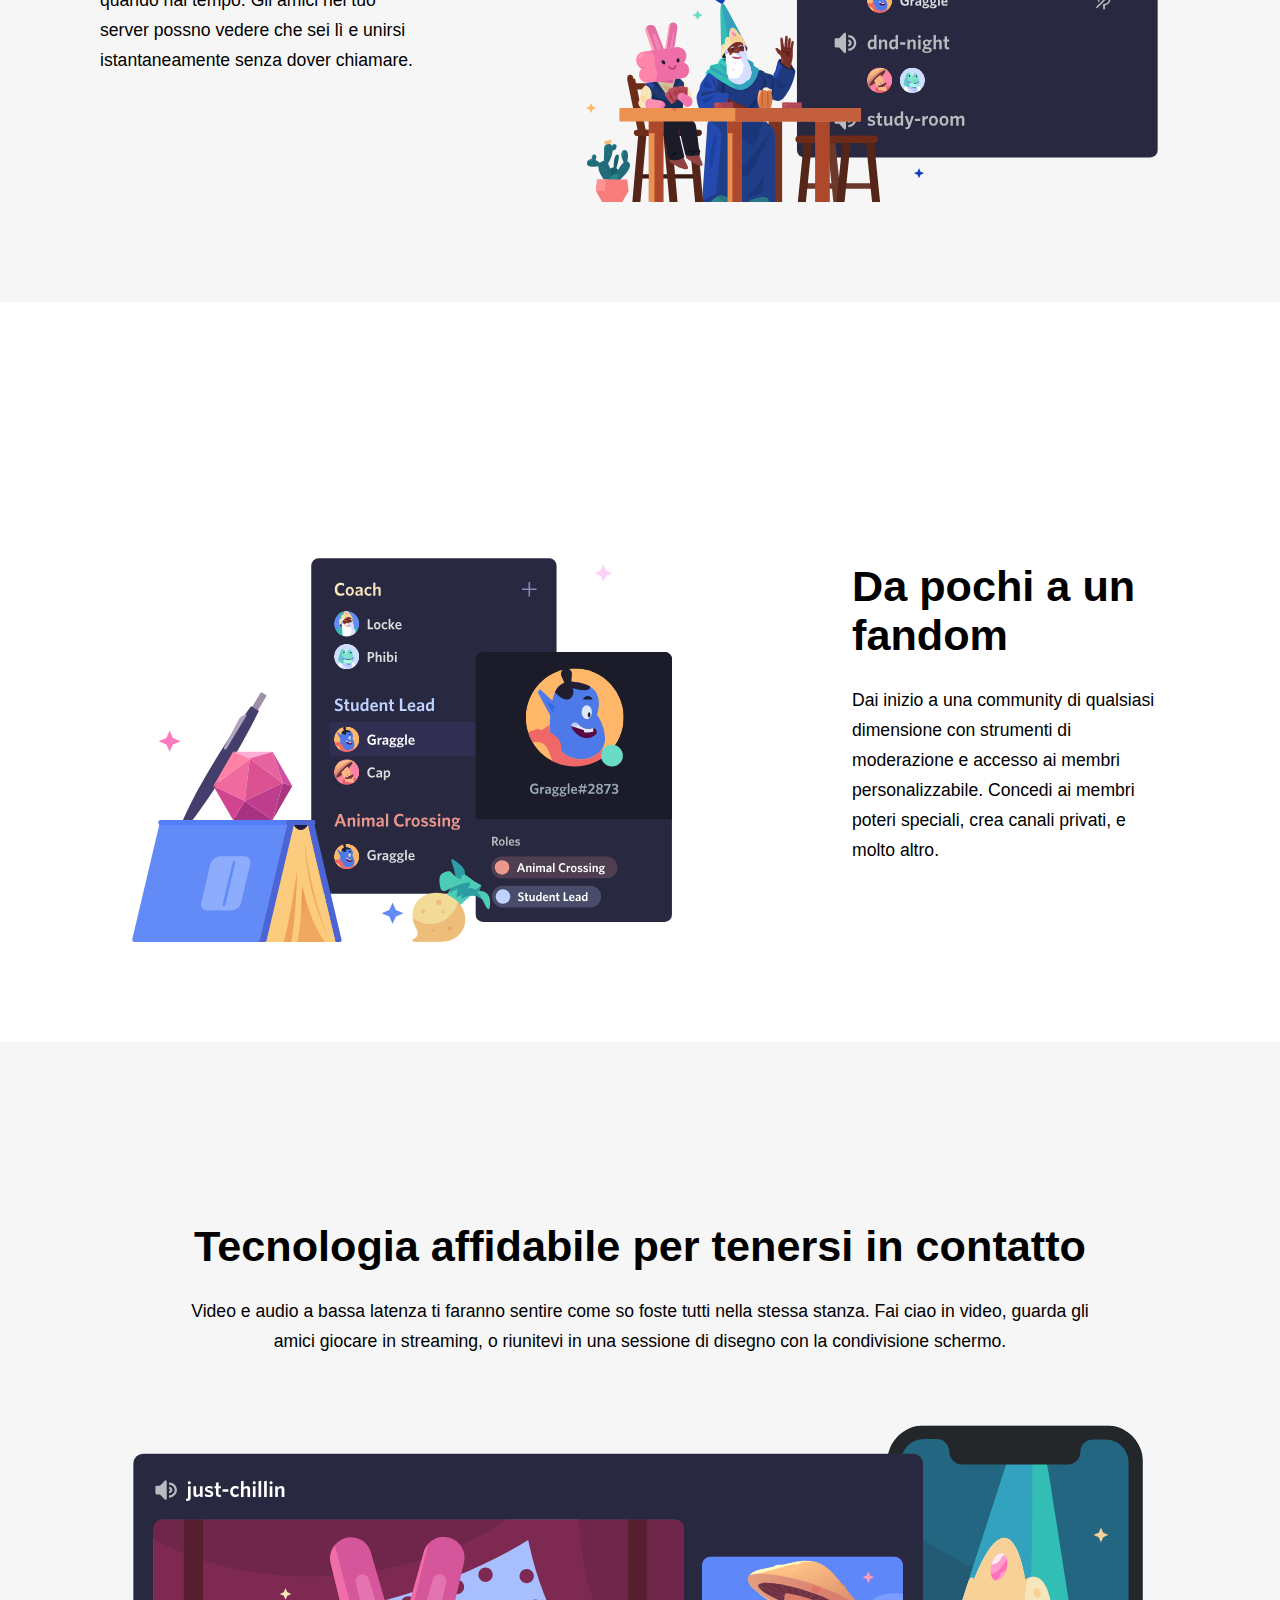
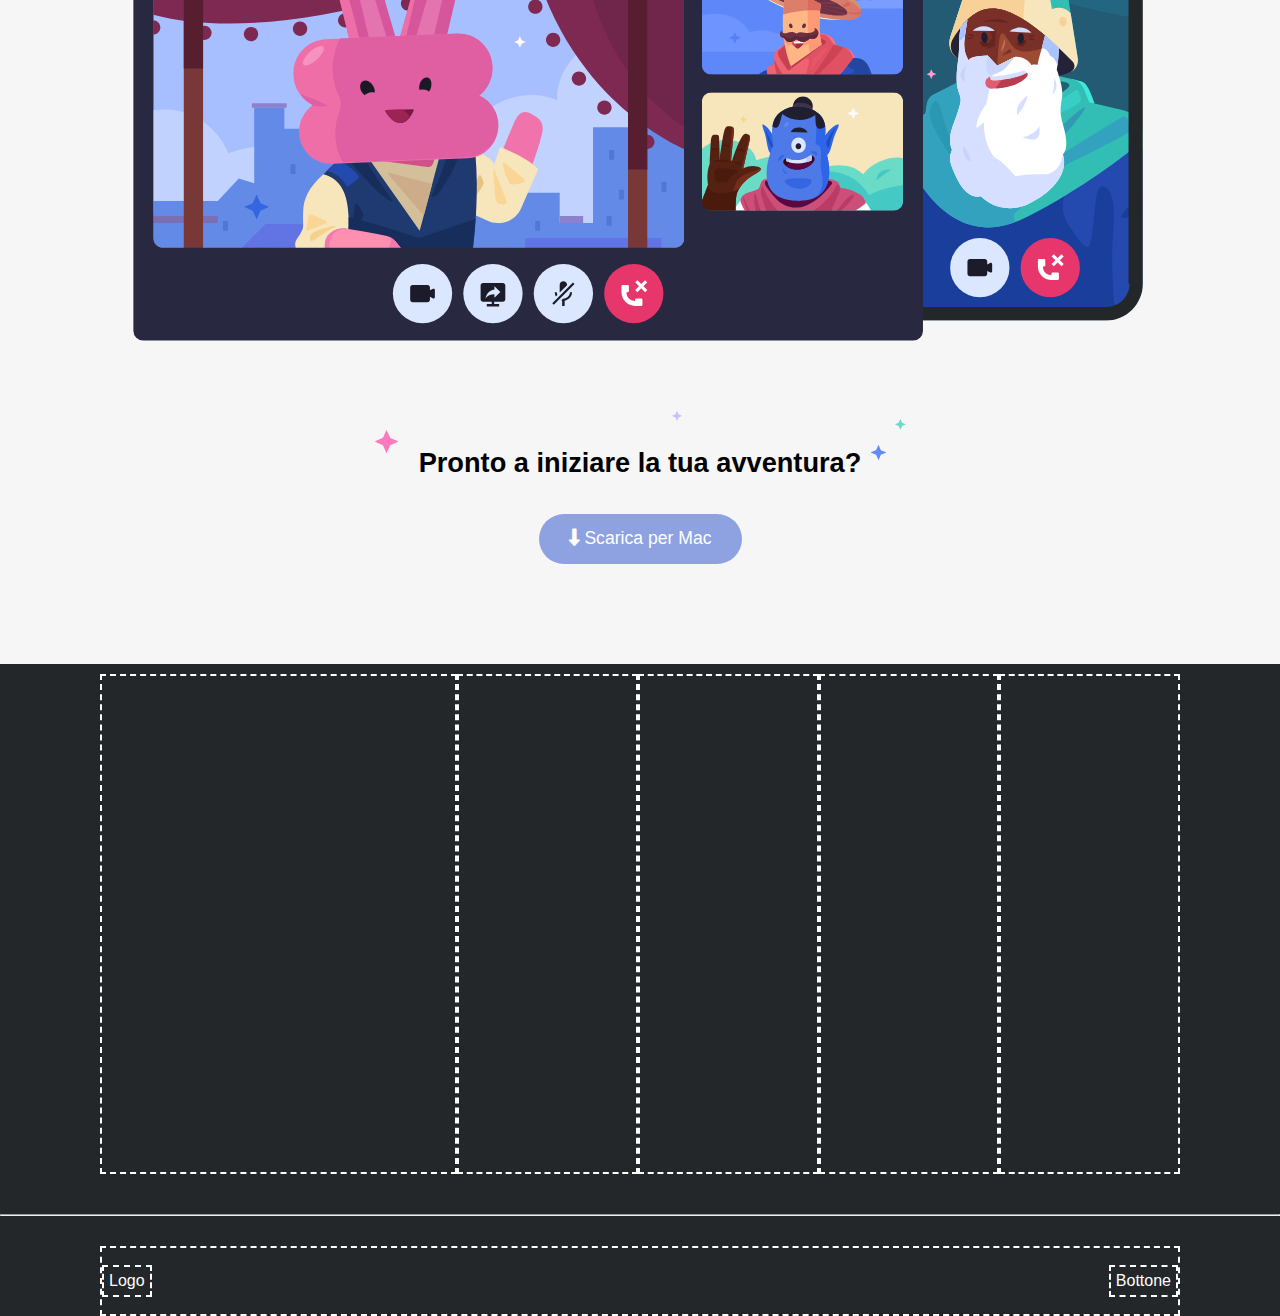
==== commit ca9cd10f: "Aggiunta quinta sezione" ====
--- a/index.html
+++ b/index.html
@@ -52,10 +52,10 @@
       <!-- Seconda Sezione -->
       <section>
         <div class="container">
-          <div id="item1" class="immagine">
+          <div id="item1" class="boximmagine">
             <img class="item" src="img/item1.svg" alt="item1" />
           </div>
-          <div id="testo1" class="testo">
+          <div id="testo1" class="boxtesto">
             <h2>
               Un luogo a invito con tutto lo spazio necessario per parlare
             </h2>
@@ -69,10 +69,10 @@
       </section>
       <section class="bg-color-grey">
         <div class="container reverse">
-          <div id="item2" class="immagine">
+          <div id="item2" class="boximmagine">
             <img class="item" src="img/item2.svg" alt="item2" />
           </div>
-          <div id="testo2" class="testo">
+          <div id="testo2" class="boxtesto">
             <h2>Dove trovarsi é facile</h2>
             <p>
               Mettiti comodo in un canale vocale quando hai tempo. Gli amici nel
@@ -84,10 +84,10 @@
       </section>
       <section>
         <div class="container">
-          <div id="item3" class="immagine">
+          <div id="item3" class="boximmagine">
             <img class="item" src="img/item3.svg" alt="item3" />
           </div>
-          <div id="testo3" class="testo">
+          <div id="testo3" class="boxtesto">
             <h2>Da pochi a un fandom</h2>
             <p>
               Dai inizio a una community di qualsiasi dimensione con strumenti
@@ -98,8 +98,23 @@
         </div>
       </section>
       <section class="bg-color-grey">
-        <div class="container">
-          <div class="box boxgreen"></div>
+        <div id="vertical-container" class="container">
+          <div class="bigbox">
+            <h2>Tecnologia affidabile per tenersi in contatto</h2>
+            <p id="testo4">
+              Video e audio a bassa latenza ti faranno sentire come so foste
+              tutti nella stessa stanza. Fai ciao in video, guarda gli amici
+              giocare in streaming, o riunitevi in una sessione di disegno con
+              la condivisione schermo.
+            </p>
+            <img src="img/item4-big.svg" alt="item4" />
+          </div>
+          <div class="boxdownload">
+            <h3>Pronto a iniziare la tua avventura?</h3>
+            <button class="button bg-color-blue text-white">
+              <i class="fa-solid fa-down-long"></i> Scarica per Mac
+            </button>
+          </div>
         </div>
       </section>
       <section class="bg-color-black">
--- a/css/style.css
+++ b/css/style.css
@@ -26,6 +26,12 @@
   margin-bottom: 25px;
 }
 
+h3 {
+  font-size: 1.7rem;
+  margin-bottom: 35px;
+  margin-top: 36px;
+}
+
 p {
   font-size: 1.1rem;
   line-height: 30px;
@@ -69,13 +75,19 @@
   padding: 160px 10px 0px 50px;
 }
 
+#testo4 {
+  padding: 0px 90px;
+}
+
+#vertical-container {
+  flex-direction: column;
+}
+
 #blackcontainer {
-  /* da rinominare */
   padding: 10px 10px 40px;
 }
 
 #newblackcontainer {
-  /* da rinominare */
   padding: 30px 10px 0px;
 }
 
@@ -126,7 +138,7 @@
   padding: 40px 210px 23px;
 }
 
-.immagine {
+.boximmagine {
   min-width: 65%;
   min-height: 400px;
   display: flex;
@@ -136,7 +148,7 @@
   height: 400px;
 }
 
-.testo {
+.boxtesto {
   min-width: 35%;
   min-height: 400px;
 }
@@ -145,11 +157,23 @@
   flex-direction: row-reverse;
 }
 
-.boxgreen {
-  /* da rinominare */
+.bigbox {
   min-width: 100%;
   min-height: 600px;
   margin: 0 auto;
+  text-align: center;
+  display: flex;
+  flex-direction: column;
+  padding: 80px 0px 0px;
+}
+
+.boxdownload {
+  display: flex;
+  flex-direction: column;
+  align-items: center;
+  background-image: url(../img/stars.svg);
+  background-position: top;
+  background-repeat: no-repeat;
 }
 
 .boxdarkpink {
@@ -224,3 +248,7 @@
 .bg-color-white {
   background-color: #feffff;
 }
+
+.bg-color-blue {
+  background-color: #8ea1e1;
+}
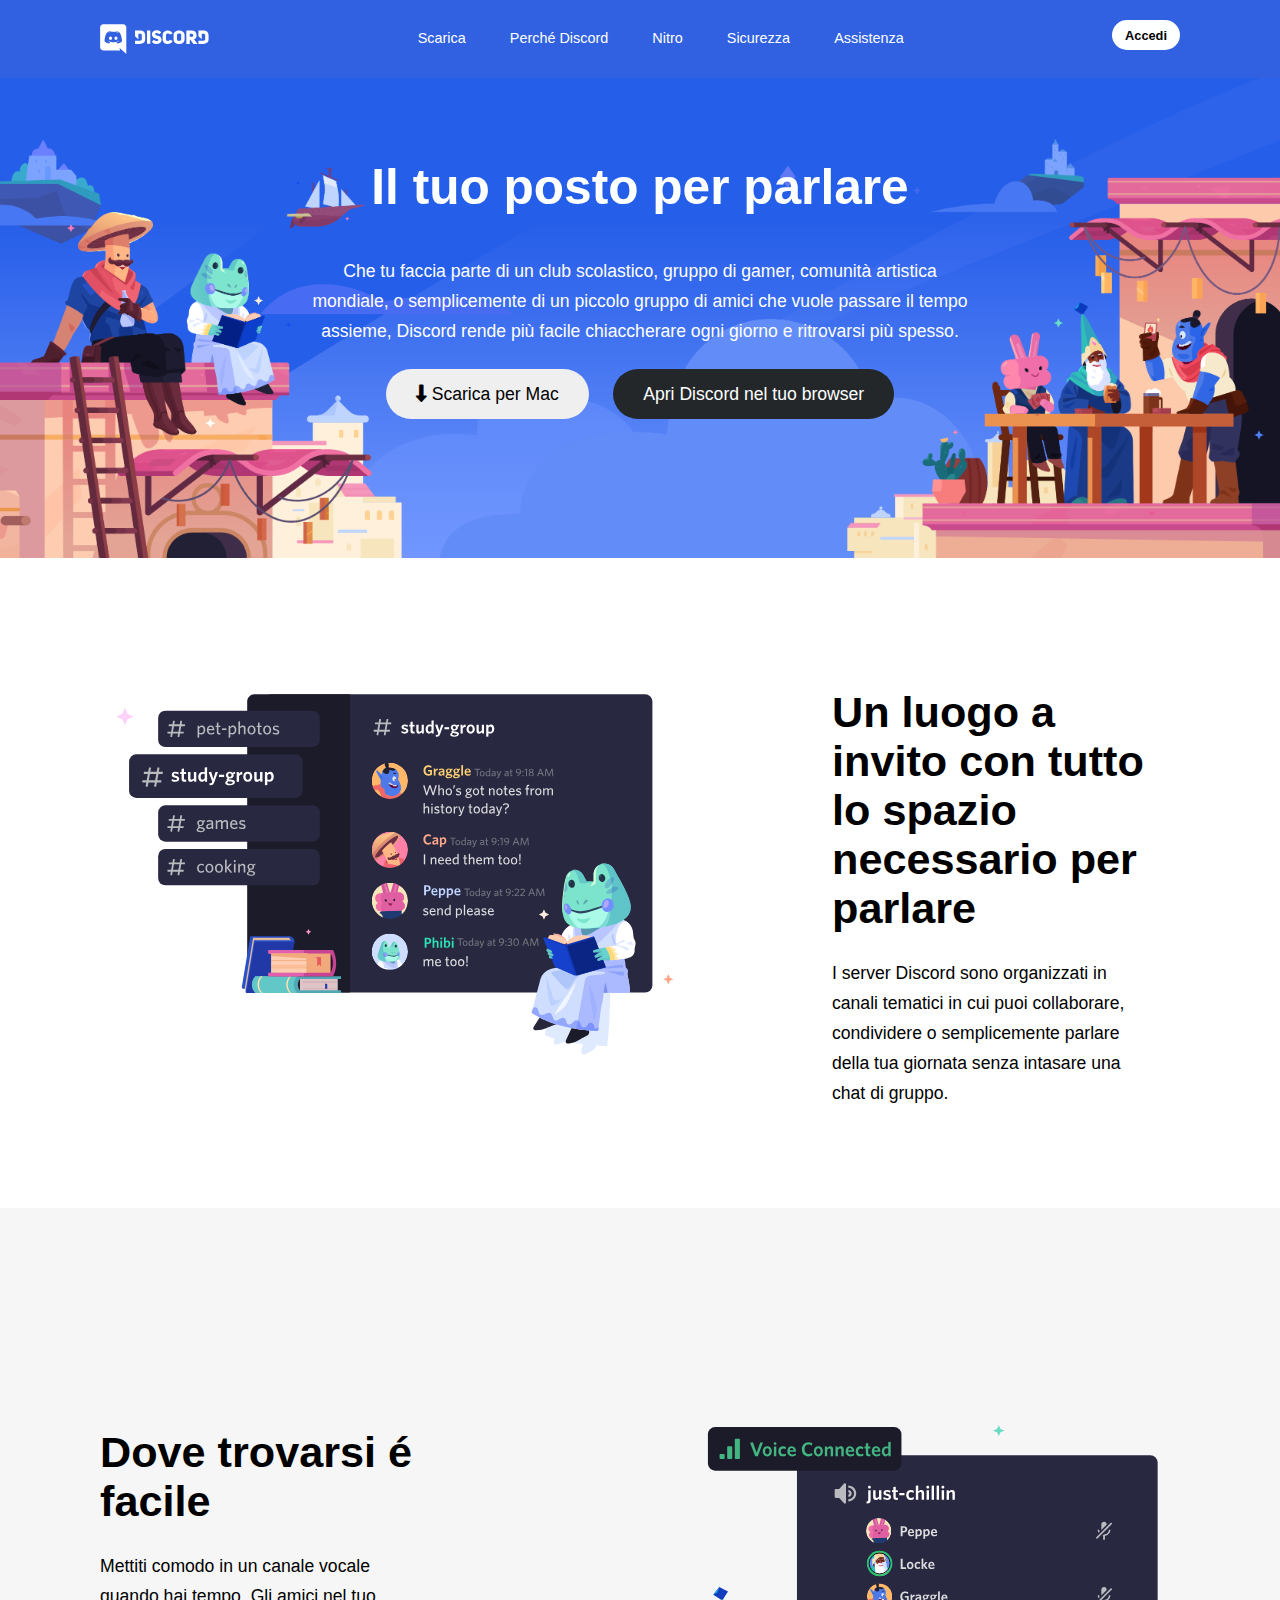
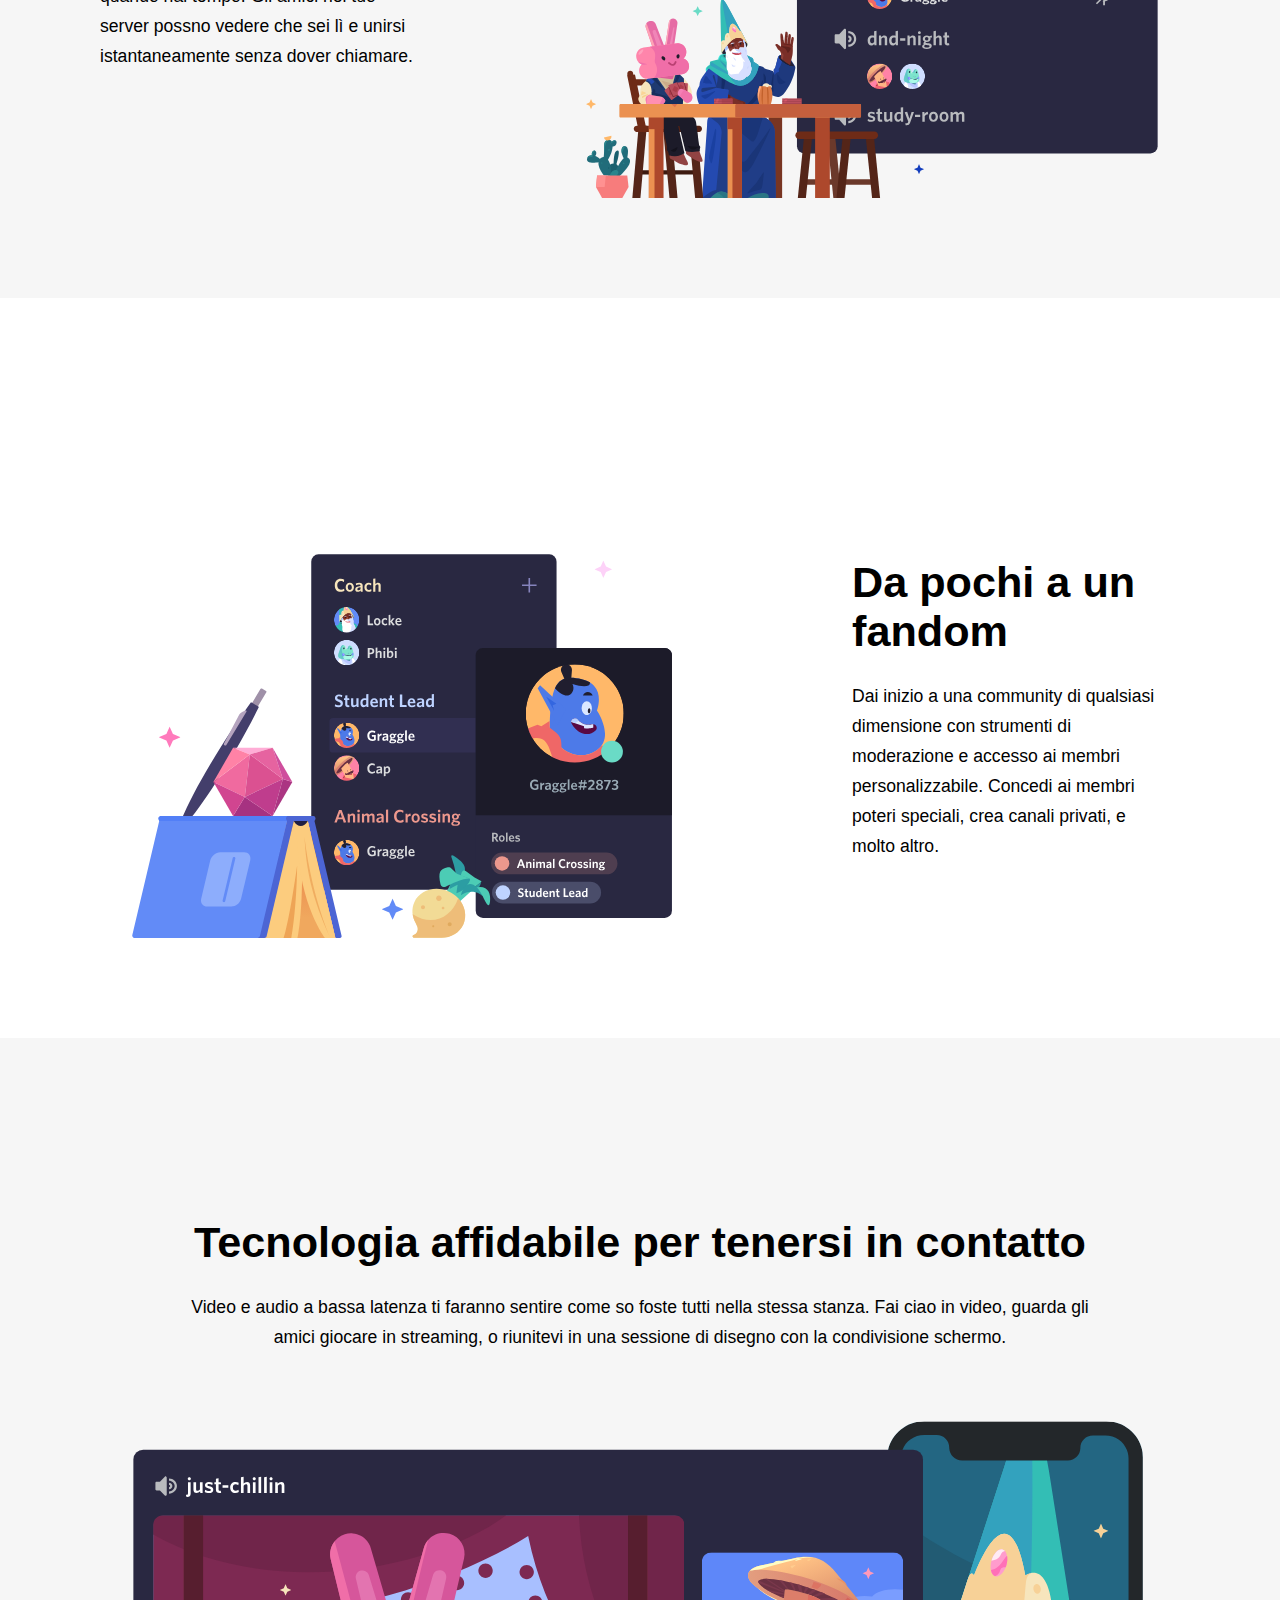
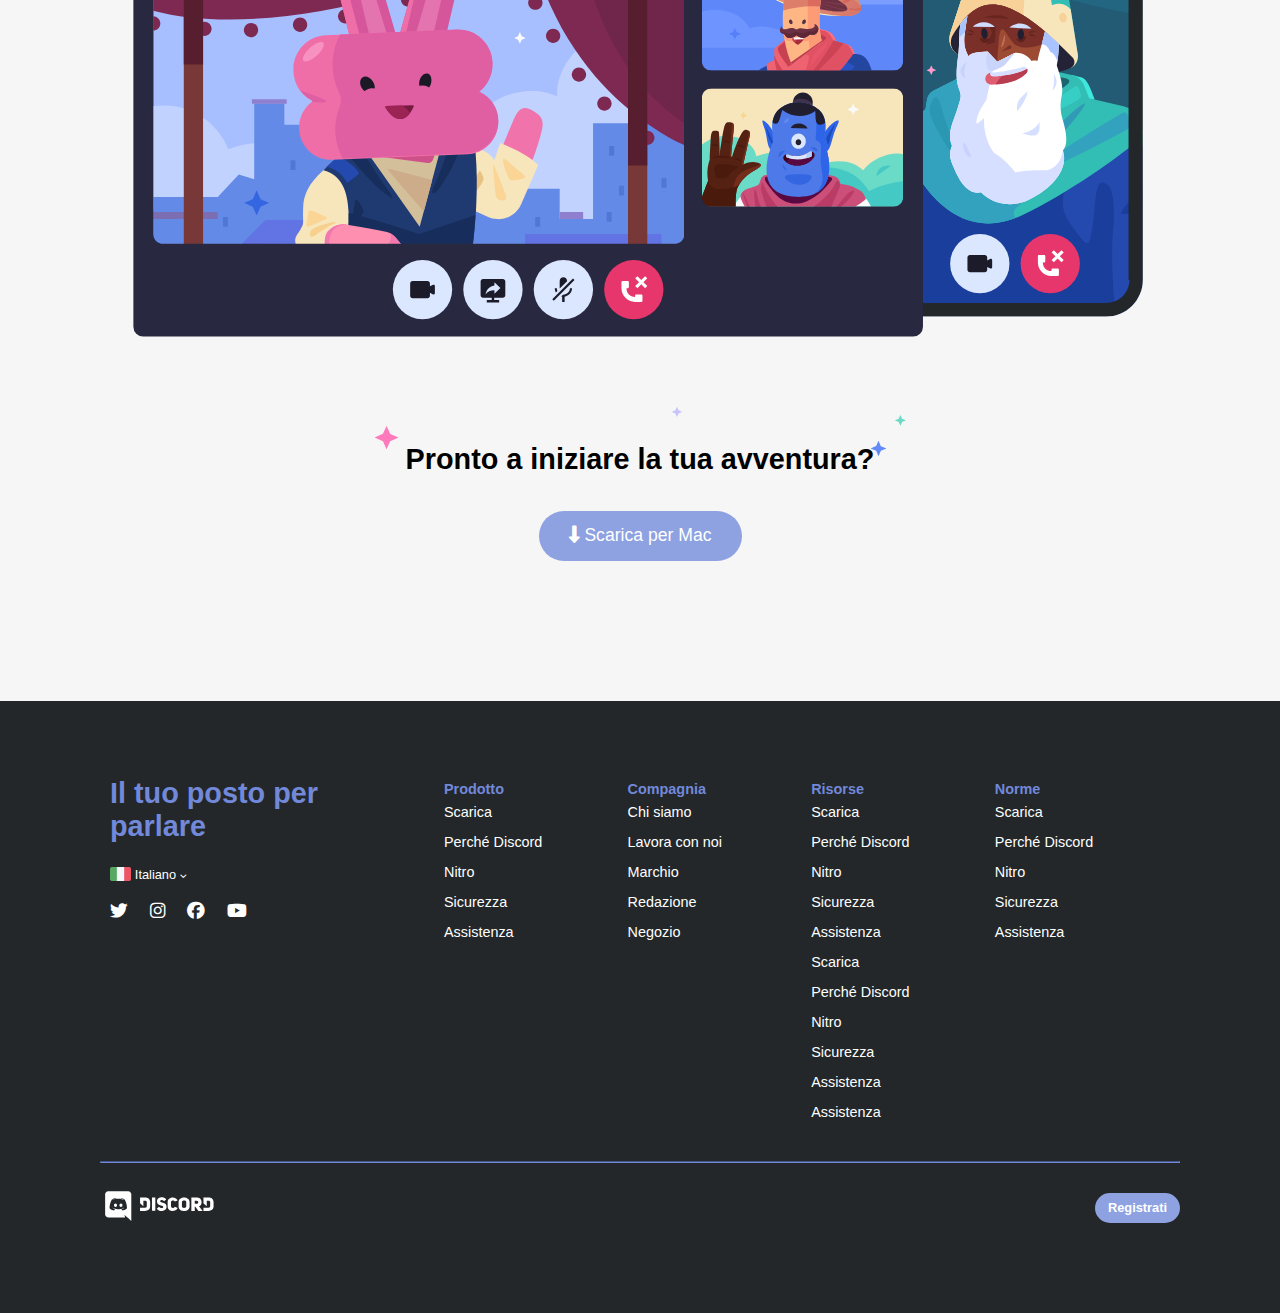
==== commit 28b3ec68: "Aggiunto sesta sezione" ====
--- a/index.html
+++ b/index.html
@@ -67,6 +67,7 @@
           </div>
         </div>
       </section>
+      <!-- Terza Sezione -->
       <section class="bg-color-grey">
         <div class="container reverse">
           <div id="item2" class="boximmagine">
@@ -82,6 +83,7 @@
           </div>
         </div>
       </section>
+      <!-- Quarta Sezione -->
       <section>
         <div class="container">
           <div id="item3" class="boximmagine">
@@ -97,6 +99,7 @@
           </div>
         </div>
       </section>
+      <!-- Quinta Sezione -->
       <section class="bg-color-grey">
         <div id="vertical-container" class="container">
           <div class="bigbox">
@@ -110,26 +113,88 @@
             <img src="img/item4-big.svg" alt="item4" />
           </div>
           <div class="boxdownload">
-            <h3>Pronto a iniziare la tua avventura?</h3>
+            <h3 id="titolodownload">Pronto a iniziare la tua avventura?</h3>
             <button class="button bg-color-blue text-white">
               <i class="fa-solid fa-down-long"></i> Scarica per Mac
             </button>
           </div>
         </div>
       </section>
+      <!-- Sesta Sezione -->
       <section class="bg-color-black">
         <div id="blackcontainer" class="container">
-          <div class="box boxdarkpink"></div>
-          <div class="box boxbluegreen"></div>
-          <div class="box boxbluegreen"></div>
-          <div class="box boxbluegreen"></div>
-          <div class="box boxbluegreen"></div>
-        </div>
-        <hr />
+          <div class="boxicons">
+            <h3 id="titoloicons" class="text-blue">Il tuo posto per parlare</h3>
+            <div class="boxlanguage">
+              <img id="bandierina" src="img/ita.png" alt="bandierina" />
+              <span id="lingua" class="text-white"
+                >Italiano
+                <i style="font-size: 8px" class="fa-solid fa-angle-down"></i
+              ></span>
+            </div>
+            <div id="icons" class="text-white">
+              <i class="fa-brands fa-twitter"></i>
+              <i class="fa-brands fa-instagram"></i>
+              <i class="fa-brands fa-facebook"></i>
+              <i class="fa-brands fa-youtube"></i>
+            </div>
+          </div>
+          <div class="boxdownlink">
+            <h5 class="text-blue">Prodotto</h5>
+            <ul>
+              <li><a class="text-white" href="">Scarica</a></li>
+              <li><a class="text-white" href="">Perché Discord</a></li>
+              <li><a class="text-white" href="">Nitro</a></li>
+              <li><a class="text-white" href="">Sicurezza</a></li>
+              <li><a class="text-white" href="">Assistenza</a></li>
+            </ul>
+          </div>
+          <div class="boxdownlink">
+            <h5 class="text-blue">Compagnia</h5>
+            <ul>
+              <li><a class="text-white" href="">Chi siamo</a></li>
+              <li><a class="text-white" href="">Lavora con noi</a></li>
+              <li><a class="text-white" href="">Marchio</a></li>
+              <li><a class="text-white" href="">Redazione</a></li>
+              <li><a class="text-white" href="">Negozio</a></li>
+            </ul>
+          </div>
+          <div class="boxdownlink">
+            <h5 class="text-blue">Risorse</h5>
+            <ul>
+              <li><a class="text-white" href="">Scarica</a></li>
+              <li><a class="text-white" href="">Perché Discord</a></li>
+              <li><a class="text-white" href="">Nitro</a></li>
+              <li><a class="text-white" href="">Sicurezza</a></li>
+              <li><a class="text-white" href="">Assistenza</a></li>
+              <li><a class="text-white" href="">Scarica</a></li>
+              <li><a class="text-white" href="">Perché Discord</a></li>
+              <li><a class="text-white" href="">Nitro</a></li>
+              <li><a class="text-white" href="">Sicurezza</a></li>
+              <li><a class="text-white" href="">Assistenza</a></li>
+              <li><a class="text-white" href="">Assistenza</a></li>
+            </ul>
+          </div>
+          <div class="boxdownlink">
+            <h5 class="text-blue">Norme</h5>
+            <ul>
+              <li><a class="text-white" href="">Scarica</a></li>
+              <li><a class="text-white" href="">Perché Discord</a></li>
+              <li><a class="text-white" href="">Nitro</a></li>
+              <li><a class="text-white" href="">Sicurezza</a></li>
+              <li><a class="text-white" href="">Assistenza</a></li>
+            </ul>
+          </div>
+        </div>
+        <hr/>
         <div id="newblackcontainer" class="container">
-          <div class="box boxlightgreen">
-            <div class="box boxnewpink">Logo</div>
-            <div class="box boxnewpink">Bottone</div>
+          <div class="boxfooter">
+            <div class="boxend">
+              <img class="logo" src="img/logo.svg" alt="Logo" />
+            </div>
+            <div class="boxend small-button text-white bg-color-blue">
+              Registrati
+            </div>
           </div>
         </div>
       </section>
--- a/css/style.css
+++ b/css/style.css
@@ -27,9 +27,11 @@
 }
 
 h3 {
-  font-size: 1.7rem;
-  margin-bottom: 35px;
-  margin-top: 36px;
+  font-size: 1.8rem;
+}
+
+h5 {
+  font-size: 0.9rem;
 }
 
 p {
@@ -37,6 +39,17 @@
   line-height: 30px;
 }
 
+ul {
+  list-style-type: none;
+  line-height: 30px;
+}
+
+hr {
+  width: 1080px;
+  border-color: #7289da;
+  margin: 0 auto;
+}
+
 header .container {
   padding: 20px 10px;
 }
@@ -83,12 +96,37 @@
   flex-direction: column;
 }
 
+#titolodownload {
+  margin-bottom: 35px;
+  margin-top: 36px;
+}
+
 #blackcontainer {
-  padding: 10px 10px 40px;
+  padding: 10px 10px 0px;
+}
+
+#titoloicons {
+  padding-bottom: 24px;
+}
+
+#bandierina {
+  height: 14px;
+}
+
+#lingua {
+  font-size: 0.8rem;
+  padding-bottom: 20px;
+}
+
+#icons {
+  display: flex;
+  gap: 22px;
+  font-size: 1.1rem;
 }
 
 #newblackcontainer {
-  padding: 30px 10px 0px;
+  padding-top: 10px;
+  padding-bottom: 70px;
 }
 
 .container {
@@ -99,17 +137,12 @@
   display: flex;
 }
 
-.box {
-  /* da togliere alla fine */
-  border: 2px dashed black;
-}
-
 .boxlogo {
   padding-top: 4px;
 }
 
 .logo {
-  height: 80%;
+  height: 30px;
 }
 
 .boxlink {
@@ -174,46 +207,48 @@
   background-image: url(../img/stars.svg);
   background-position: top;
   background-repeat: no-repeat;
-}
-
-.boxdarkpink {
-  /* da rinominare */
-  min-height: 500px;
-  border: 2px dashed rgb(255, 255, 255);
-  flex-grow: 2;
-}
-
-.boxbluegreen {
-  /* da rinominare */
-  min-height: 500px;
-  border: 2px dashed rgb(255, 255, 255);
-  flex-grow: 1;
-}
-
-.boxlightgreen {
-  /* da rinominare */
+  padding-bottom: 40px;
+}
+
+.boxicons {
+  min-height: 450px;
+  width: 30%;
+  padding: 66px 90px 0px 10px;
+}
+
+.boxdownlink {
+  min-height: 450px;
+  width: 17%;
+  padding: 70px 0px 0px 20px;
+}
+
+.boxlanguage {
+  display: flex;
+  align-items: flex-start;
+  gap: 4px;
+}
+
+.boxfooter {
   min-height: 70px;
   min-width: 100%;
   display: flex;
-  border: 2px dashed white;
   justify-content: space-between;
   align-items: center;
   padding: 10px 0px;
 }
 
-.boxnewpink {
-  /* da rinominare */
+.boxend {
   padding: 5px;
-  border: 2px dashed white;
   color: white;
 }
 
 .small-button {
   padding: 5px 13px;
   border-radius: 30px;
+  display: flex;
   align-items: center;
   border: none;
-  height: 36px;
+  height: 30px;
   font-weight: bold;
   font-size: 0.8rem;
 }
@@ -234,7 +269,7 @@
 }
 
 .text-blue {
-  color: #6c81cd;
+  color: #7289da;
 }
 
 .bg-color-grey {
